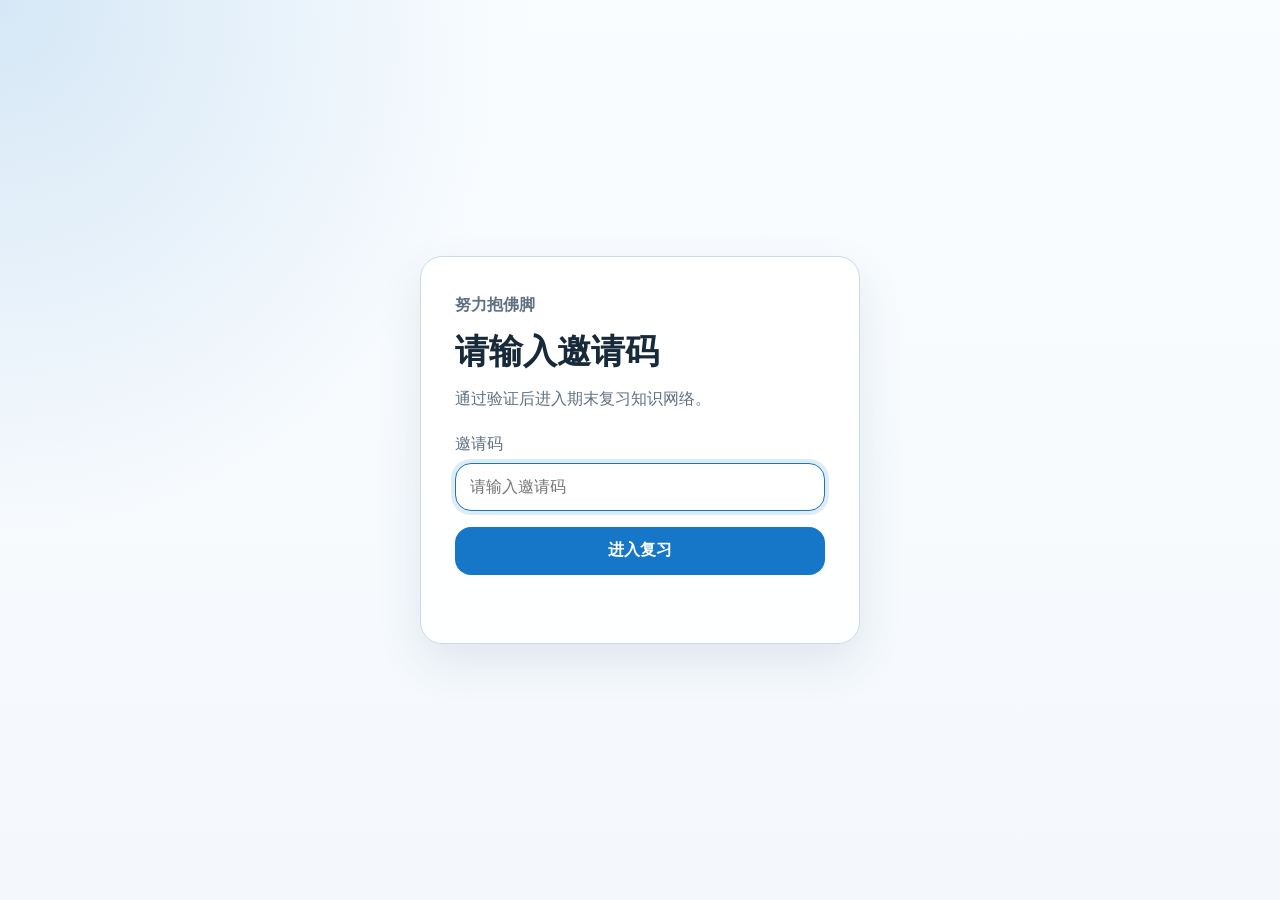
==== index.html @ da6b5033 "fix: flatten site structure and deploy v1.6.3" ====
<!DOCTYPE html>
<html lang="zh-CN">
<head>
    <meta charset="UTF-8">
    <meta name="viewport" content="width=device-width, initial-scale=1.0">
    <title>努力抱佛脚</title>
    <link rel="icon" href="data:,">
    <link rel="stylesheet" href="css/style.css?v=1.6.0">
</head>
<body class="locked home-network-page" data-page="home">
    <section id="accessGate" class="access-gate">
        <div class="access-card">
            <p class="access-kicker">努力抱佛脚</p>
            <h1>请输入邀请码</h1>
            <p>通过验证后进入期末复习知识网络。</p>
            <label class="access-input">
                <span>邀请码</span>
                <input id="inviteInput" type="password" inputmode="numeric" autocomplete="off" placeholder="请输入邀请码">
            </label>
            <button id="inviteBtn" class="access-btn">进入复习</button>
            <p id="inviteError" class="access-error" role="alert"></p>
        </div>
    </section>

    <main class="knowledge-network" id="knowledgeNetwork">
        <header class="network-brand">
            <div>
                <p>努力抱佛脚</p>
            </div>
            <div class="network-actions">
                <time id="examCountdown" class="exam-countdown"></time>
                <a href="dashboard.html">学习数据</a>
            </div>
        </header>

        <svg id="networkLines" class="network-lines" aria-hidden="true"></svg>

        <button class="study-node central-node" data-node="center" type="button">
            <span>期末复习</span>
        </button>

        <div id="subjectNodes" class="subject-node-layer"></div>

        <div id="typeNodes" class="type-node-layer" aria-live="polite"></div>

        <aside class="library-update" aria-label="题库更新记录">
            <span id="libraryVersion"></span>
            <p id="libraryUpdate"></p>
        </aside>
    </main>

    <script src="js/analytics.js?v=1.6.1"></script>
    <script src="js/quiz-engine.js?v=1.6.1"></script>
    <script src="js/knowledge-network.js?v=1.6.3"></script>
</body>
</html>
---- css/style.css ----
:root {
    color-scheme: light;
    --bg: #f4f8fc;
    --panel: #ffffff;
    --panel-soft: #edf6fd;
    --ink: #172a3a;
    --muted: #5f7182;
    --line: #ccdae7;
    --blue: #1677c8;
    --green: #6f8f72;
    --red: #b85b4f;
    --amber: #397ba8;
    --shadow: 0 18px 45px rgba(33, 78, 112, 0.11);
    --serif: Georgia, "Times New Roman", "Songti SC", serif;
    --sans: "Microsoft YaHei", "Segoe UI", Arial, sans-serif;
}

* {
    box-sizing: border-box;
}

body {
    margin: 0;
    font-family: var(--sans);
    background: var(--bg);
    color: var(--ink);
}

body.locked {
    overflow: hidden;
}

body.locked .topbar,
body.locked .layout,
body.locked .home-shell,
body.locked .knowledge-network,
body.locked .dashboard-header,
body.locked .dashboard-shell {
    display: none;
}

.access-gate {
    position: fixed;
    inset: 0;
    z-index: 50;
    display: grid;
    place-items: center;
    padding: 24px;
    background:
        radial-gradient(circle at top left, rgba(22, 119, 200, 0.16), transparent 34%),
        linear-gradient(180deg, #fafdff 0%, var(--bg) 100%);
}

body:not(.locked) .access-gate {
    display: none;
}

.access-card {
    width: min(440px, 100%);
    padding: 34px;
    border: 1px solid var(--line);
    border-radius: 22px;
    background: rgba(255, 255, 255, 0.95);
    box-shadow: var(--shadow);
}

.access-kicker {
    margin-bottom: 10px;
    color: var(--blue);
    font-weight: 700;
}

.access-card h1 {
    margin: 0 0 10px;
    font-family: var(--serif);
    font-size: 34px;
}

.access-card p {
    line-height: 1.7;
    color: var(--muted);
}

.access-input {
    display: grid;
    gap: 8px;
    margin-top: 22px;
    color: var(--muted);
}

.access-input input {
    min-height: 48px;
    padding: 10px 14px;
    border: 1px solid var(--line);
    border-radius: 16px;
    background: #ffffff;
    color: var(--ink);
    font: inherit;
    outline: none;
}

.access-input input:focus {
    border-color: var(--blue);
    box-shadow: 0 0 0 4px rgba(22, 119, 200, 0.14);
}

.access-btn {
    width: 100%;
    min-height: 48px;
    margin-top: 16px;
    border: 0;
    border-radius: 16px;
    background: var(--blue);
    color: #ffffff;
    cursor: pointer;
    font: inherit;
    font-weight: 700;
    transition: transform 160ms ease, background 160ms ease;
}

.access-btn:hover {
    transform: translateY(-1px) scale(1.005);
    background: #0f65ad;
}

.access-error {
    min-height: 24px;
    margin-top: 10px;
    color: var(--red) !important;
}

.topbar {
    min-height: 104px;
    display: flex;
    justify-content: space-between;
    align-items: center;
    padding: 28px 40px;
    background: linear-gradient(180deg, #fafdff 0%, var(--bg) 100%);
    border-bottom: 1px solid var(--line);
}

.home-shell {
    min-height: 100vh;
    padding: 56px 40px;
}

.home-network-page {
    overflow: hidden;
}

.knowledge-network {
    position: relative;
    width: 100%;
    height: 100vh;
    min-height: 640px;
    overflow: hidden;
    background-color: #f4f8fc;
    background-image:
        linear-gradient(#dbe8f2 1px, transparent 1px),
        linear-gradient(90deg, #dbe8f2 1px, transparent 1px);
    background-size: 32px 32px;
}

.network-brand {
    position: absolute;
    inset: 28px 34px auto;
    z-index: 8;
    display: flex;
    justify-content: space-between;
    align-items: center;
}

.network-brand p {
    color: #315b78;
    font-weight: 700;
}

.network-brand a {
    padding: 9px 14px;
    border: 1px solid #a9c8df;
    border-radius: 999px;
    color: #175f99;
    background: rgba(255, 255, 255, 0.88);
    text-decoration: none;
    font-weight: 700;
}

.network-lines {
    position: absolute;
    inset: 0;
    z-index: 1;
    width: 100%;
    height: 100%;
    pointer-events: none;
}

.network-connection {
    stroke: #8bb8d8;
    stroke-width: 1.6;
    stroke-dasharray: 4 12;
    animation: data-flow 2.8s linear infinite;
}

.network-connection.is-active {
    stroke: #1677c8;
    stroke-width: 2.5;
    stroke-dasharray: 7 10;
    filter: drop-shadow(0 0 4px rgba(22, 119, 200, 0.35));
}

.network-connection.type-connection {
    stroke-width: 1.8;
}

@keyframes data-flow {
    to { stroke-dashoffset: -32; }
}

.brain-node {
    position: absolute;
    z-index: 4;
    transform: translate(-50%, -50%);
    display: grid;
    place-content: center;
    gap: 6px;
    border: 2px solid #77aacf;
    color: #173b56;
    background: rgba(255, 255, 255, 0.94);
    cursor: pointer;
    box-shadow: 0 18px 45px rgba(33, 78, 112, 0.14);
    transition:
        left 1200ms ease-in-out,
        top 1200ms ease-in-out,
        border-color 180ms ease,
        color 180ms ease,
        box-shadow 180ms ease,
        transform 180ms ease;
}

.brain-node::before,
.brain-node::after {
    content: "";
    position: absolute;
    pointer-events: none;
    border: 1px solid #a7c8df;
    opacity: 0.8;
}

.brain-node::before {
    inset: 20% 16% 50% 28%;
    border-left: 0;
    border-bottom: 0;
    border-radius: 0 60% 0 0;
}

.brain-node::after {
    inset: 52% 25% 17% 14%;
    border-right: 0;
    border-top: 0;
    border-radius: 0 0 0 60%;
}

.brain-node span,
.brain-node small {
    position: relative;
    z-index: 1;
}

.brain-node span {
    font-family: var(--serif);
    font-weight: 700;
}

.brain-node small {
    color: #668094;
}

.brain-node:hover,
.brain-node:focus-visible,
.brain-node.is-active {
    border-color: #1677c8;
    color: #0d5f9f;
    box-shadow: 0 22px 58px rgba(22, 119, 200, 0.24);
    transform: translate(-50%, -50%) scale(1.04);
    outline: none;
}

.central-brain {
    left: 50%;
    top: 50%;
    width: 220px;
    height: 174px;
    border-radius: 46% 54% 43% 57% / 55% 43% 57% 45%;
    background: #e9f5fd;
    border-width: 3px;
}

.central-brain span {
    font-size: 34px;
}

.subject-brain {
    width: 184px;
    height: 132px;
    border-radius: 58% 42% 55% 45% / 46% 61% 39% 54%;
}

.subject-brain:nth-of-type(even) {
    border-radius: 43% 57% 39% 61% / 59% 44% 56% 41%;
}

.subject-brain span {
    padding: 0 20px;
    font-size: 21px;
    line-height: 1.25;
}

.type-node-layer {
    position: absolute;
    inset: 0;
    z-index: 5;
    pointer-events: none;
}

.type-node {
    position: absolute;
    transform: translate(-50%, -50%);
    min-width: 84px;
    padding: 9px 12px;
    border: 1px solid #92b9d6;
    border-radius: 999px;
    color: #174f79;
    background: rgba(255, 255, 255, 0.96);
    box-shadow: 0 10px 24px rgba(33, 78, 112, 0.12);
    text-align: center;
    text-decoration: none;
    font-size: 14px;
    font-weight: 700;
    pointer-events: auto;
    transition: transform 160ms ease, background 160ms ease, color 160ms ease;
}

.type-node:hover,
.type-node:focus-visible {
    transform: translate(-50%, -50%) scale(1.08);
    color: #ffffff;
    background: #1677c8;
    outline: none;
}

.network-hint {
    position: absolute;
    left: 50%;
    bottom: 24px;
    z-index: 7;
    transform: translateX(-50%);
    color: #688196;
    font-size: 13px;
    white-space: nowrap;
}

.dashboard-header {
    display: flex;
    justify-content: space-between;
    align-items: end;
    gap: 24px;
    padding: 30px 40px 24px;
    border-bottom: 1px solid var(--line);
    background: #ffffff;
}

.dashboard-header h1 {
    font-family: var(--serif);
    font-size: 42px;
}

.dashboard-filter {
    display: grid;
    gap: 6px;
    color: var(--muted);
    font-size: 13px;
}

.dashboard-filter select {
    min-height: 42px;
    padding: 0 38px 0 12px;
    border: 1px solid var(--line);
    border-radius: 10px;
    color: var(--ink);
    background: #ffffff;
    font: inherit;
}

.dashboard-shell {
    display: grid;
    gap: 18px;
    max-width: 1180px;
    margin: 0 auto;
    padding: 26px 32px 56px;
}

.identity-strip {
    display: flex;
    justify-content: space-between;
    align-items: center;
    gap: 20px;
    padding: 18px 20px;
    border-left: 4px solid var(--blue);
    background: #eaf5fd;
}

.identity-strip div {
    display: grid;
    gap: 4px;
}

.identity-strip span,
.identity-strip p {
    color: var(--muted);
    font-size: 13px;
}

.identity-strip strong {
    font-family: Consolas, "Cascadia Code", monospace;
    font-size: 24px;
    color: #0f5f9c;
}

.dashboard-message {
    padding: 34px;
    border: 1px solid var(--line);
    background: #ffffff;
    text-align: center;
    color: var(--muted);
}

.dashboard-error {
    border-color: #e8b0a7;
    color: var(--red);
    background: #fff1eb;
}

.metric-grid {
    display: grid;
    grid-template-columns: repeat(4, minmax(0, 1fr));
    border: 1px solid var(--line);
    background: #ffffff;
}

.metric-grid article {
    display: grid;
    gap: 8px;
    min-height: 116px;
    padding: 22px;
    border-right: 1px solid var(--line);
}

.metric-grid article:last-child {
    border-right: 0;
}

.metric-grid span {
    color: var(--muted);
    font-size: 13px;
}

.metric-grid strong {
    font-family: var(--serif);
    font-size: 34px;
    color: #164f79;
}

.dashboard-band {
    padding: 24px;
    border: 1px solid var(--line);
    background: #ffffff;
}

.dashboard-section-head {
    display: flex;
    justify-content: space-between;
    align-items: end;
    gap: 20px;
    margin-bottom: 12px;
}

.dashboard-section-head h2 {
    font-family: var(--serif);
    font-size: 28px;
}

.dashboard-section-head > span {
    color: var(--muted);
    font-size: 13px;
}

.rose-chart {
    width: 100%;
    height: 460px;
}

.leaderboard-wrap {
    overflow-x: auto;
}

.leaderboard-table {
    width: 100%;
    border-collapse: collapse;
}

.leaderboard-table th,
.leaderboard-table td {
    padding: 14px 12px;
    border-bottom: 1px solid var(--line);
    text-align: left;
}

.leaderboard-table th {
    color: var(--muted);
    background: #f4f8fc;
    font-size: 13px;
}

.leaderboard-table tr.is-me td {
    color: #0e5f9e;
    background: #eaf5fd;
    font-weight: 700;
}

.empty-table {
    padding: 36px !important;
    text-align: center !important;
    color: var(--muted);
}

.home-hero {
    max-width: 860px;
    margin: 0 auto 30px;
    text-align: center;
}

.eyebrow {
    margin-bottom: 10px;
    color: var(--blue);
    font-weight: 700;
}

.home-hero h1 {
    font-family: var(--serif);
    font-size: clamp(36px, 6vw, 72px);
    line-height: 1.05;
}

.subject-grid {
    max-width: 980px;
    margin: 0 auto;
    display: grid;
    grid-template-columns: repeat(2, minmax(0, 1fr));
    gap: 16px;
}

.subject-card {
    display: grid;
    gap: 10px;
    min-height: 180px;
    padding: 24px;
    border: 1px solid var(--line);
    border-radius: 18px;
    color: inherit;
    text-decoration: none;
    background: var(--panel);
    box-shadow: var(--shadow);
    transition: transform 160ms ease, box-shadow 160ms ease;
}

.subject-card:hover {
    transform: translateY(-2px);
    box-shadow: 0 24px 52px rgba(33, 78, 112, 0.16);
}

.subject-card span {
    color: var(--blue);
    font-weight: 700;
}

.subject-card strong {
    font-family: var(--serif);
    font-size: 28px;
}

.subject-card small {
    color: var(--muted);
    line-height: 1.7;
}

.back-link {
    display: inline-block;
    margin-bottom: 8px;
    color: var(--blue);
    text-decoration: none;
    font-weight: 700;
}

h1, h2, h3, p {
    margin: 0;
}

.topbar h1 {
    font-family: var(--serif);
    font-size: 36px;
    line-height: 1.2;
    font-weight: 700;
}

.topbar p {
    margin-top: 8px;
    color: var(--muted);
}

.score-box {
    min-width: 112px;
    padding: 12px 16px;
    border: 1px solid var(--line);
    border-radius: 16px;
    text-align: center;
    background: rgba(255, 255, 255, 0.92);
    box-shadow: var(--shadow);
}

.score-box span {
    display: block;
    font-size: 22px;
    font-weight: 700;
}

.score-box small {
    color: var(--muted);
}

.layout {
    display: grid;
    grid-template-columns: 210px minmax(0, 1fr);
    gap: 28px;
    padding: 30px 40px 48px;
}

.sidebar {
    position: sticky;
    top: 18px;
    align-self: start;
    display: grid;
    gap: 8px;
}

button {
    font: inherit;
}

.nav-btn, .chip, .secondary, .icon-btn {
    border: 1px solid var(--line);
    background: rgba(255, 253, 247, 0.9);
    color: var(--ink);
    border-radius: 14px;
    cursor: pointer;
    transition: transform 160ms ease, background 160ms ease, border-color 160ms ease, box-shadow 160ms ease;
}

.nav-btn {
    min-height: 46px;
    text-align: left;
    padding: 0 16px;
}

.nav-btn:hover, .chip:hover, .secondary:hover, .icon-btn:hover, .primary:hover, .show-answer:hover, .copy-btn:hover, .question-card:hover, .review-card:hover, .code-card:hover {
    transform: translateY(-1px) scale(1.005);
}

.nav-divider {
    height: 1px;
    margin: 6px 0;
    background: var(--line);
}

.nav-btn.active, .chip.active {
    background: var(--blue);
    color: #ffffff;
    border-color: var(--blue);
    box-shadow: 0 10px 24px rgba(22, 119, 200, 0.24);
}

.content {
    min-width: 0;
}

.stats-bar {
    display: flex;
    flex-wrap: wrap;
    gap: 8px;
    margin-bottom: 16px;
}

.stat-pill {
    padding: 7px 10px;
    border: 1px solid var(--line);
    border-radius: 999px;
    background: rgba(255, 253, 247, 0.84);
    color: #5e514a;
    font-size: 14px;
}

.view {
    display: none;
}

.view.active {
    display: block;
}

.toolbar, .section-head {
    display: flex;
    justify-content: space-between;
    align-items: center;
    gap: 16px;
    margin-bottom: 16px;
}

.filter-panel {
    display: grid;
    gap: 10px;
    min-width: min(680px, 100%);
}

.filters {
    display: flex;
    flex-wrap: wrap;
    gap: 8px;
}

.chapter-filters .chip {
    font-size: 13px;
}

.chip {
    min-height: 38px;
    padding: 0 14px;
}

.search-box {
    display: grid;
    grid-template-columns: auto minmax(220px, 1fr);
    align-items: center;
    gap: 10px;
    width: min(620px, 100%);
    color: var(--muted);
    font-size: 14px;
}

.search-box input {
    min-height: 40px;
    width: 100%;
    padding: 8px 12px;
    border: 1px solid var(--line);
    border-radius: 14px;
    background: #fffdf7;
    color: var(--ink);
    font: inherit;
}

.actions {
    display: flex;
    gap: 8px;
}

.icon-btn, .secondary {
    min-height: 38px;
    padding: 0 12px;
}

.question-list, .code-list {
    display: grid;
    gap: 14px;
}

.question-card, .review-card, .code-card {
    background: var(--panel);
    border: 1px solid var(--line);
    border-radius: 18px;
    box-shadow: var(--shadow);
    transition: transform 160ms ease, box-shadow 160ms ease;
}

.question-card {
    padding: 22px;
}

.q-meta {
    display: flex;
    justify-content: space-between;
    gap: 12px;
    margin-bottom: 12px;
    color: var(--muted);
    font-size: 14px;
}

.q-title {
    font-size: 18px;
    line-height: 1.65;
    margin-bottom: 14px;
}

.question-images {
    display: grid;
    gap: 12px;
    margin: 14px 0;
}

.question-images img {
    display: block;
    width: auto;
    max-width: 100%;
    max-height: 720px;
    margin: 0 auto;
    object-fit: contain;
    border: 1px solid var(--line);
    border-radius: 12px;
    background: #ffffff;
}

.options {
    display: grid;
    gap: 8px;
}

.option {
    display: flex;
    gap: 10px;
    align-items: flex-start;
    min-height: 42px;
    padding: 10px 12px;
    border: 1px solid var(--line);
    border-radius: 14px;
    background: #f3f8fc;
    cursor: pointer;
}

.option input {
    margin-top: 4px;
}

.answer-input {
    width: 100%;
    min-height: 42px;
    padding: 10px 12px;
    border: 1px solid var(--line);
    border-radius: 14px;
    font: inherit;
    background: #ffffff;
}

.blank-exercise {
    font-size: 18px;
    line-height: 2.6;
    color: var(--ink);
}

.blank-input {
    width: clamp(110px, 18vw, 210px);
    min-height: 40px;
    margin: 0 6px;
    padding: 6px 10px;
    border: 0;
    border-bottom: 2px solid #79aeda;
    border-radius: 8px 8px 2px 2px;
    outline: none;
    background: #edf6fd;
    color: var(--ink);
    font: inherit;
    text-align: center;
    transition: border-color 160ms ease, box-shadow 160ms ease, background 160ms ease;
}

.blank-input:focus {
    border-color: var(--blue);
    background: #ffffff;
    box-shadow: 0 3px 0 rgba(22, 119, 200, 0.14);
}

.blank-input::placeholder {
    color: #7b92a6;
    font-size: 14px;
}

.card-actions {
    display: flex;
    gap: 10px;
    margin-top: 14px;
    flex-wrap: wrap;
}

.primary, .show-answer {
    min-height: 40px;
    padding: 0 14px;
    border: 0;
    border-radius: 14px;
    background: var(--blue);
    color: #ffffff;
    cursor: pointer;
    transition: transform 160ms ease, background 160ms ease;
}

.show-answer {
    background: #355f82;
}

.result {
    display: none;
    margin-top: 14px;
    padding: 12px;
    border-radius: 14px;
    line-height: 1.65;
    background: #f3f8fc;
    border: 1px solid var(--line);
}

.result.visible {
    display: block;
}

.result.correct {
    border-color: #b6c9a7;
    background: #f3f7ec;
    color: var(--green);
}

.result.wrong {
    border-color: #e8b0a7;
    background: #fff1eb;
    color: var(--red);
}

.review-grid {
    display: grid;
    grid-template-columns: repeat(auto-fit, minmax(280px, 1fr));
    gap: 14px;
}

.review-card {
    padding: 22px;
}

.review-card h3 {
    font-family: var(--serif);
    font-size: 18px;
    margin-bottom: 10px;
}

.review-card p, .review-card li {
    color: #263247;
    line-height: 1.7;
}

.review-card ul {
    margin: 8px 0 0;
    padding-left: 20px;
}

.code-card {
    overflow: hidden;
    border-left: 8px solid var(--code-accent, var(--blue));
}

.code-card header {
    display: flex;
    justify-content: space-between;
    align-items: center;
    gap: 12px;
    padding: 20px 22px;
    border-bottom: 1px solid var(--line);
    background: var(--code-soft, #f8fafc);
}

.code-title {
    display: grid;
    gap: 6px;
}

.source-tag {
    width: fit-content;
    padding: 5px 10px;
    border-radius: 999px;
    background: rgba(255, 255, 255, 0.72);
    border: 1px solid rgba(23, 32, 51, 0.12);
    color: #263247;
    font-size: 12px;
    line-height: 1.4;
}

.code-card.theme-blue {
    --code-accent: #1677c8;
    --code-soft: #eaf5fd;
}

.code-card.theme-green {
    --code-accent: #3b8dbd;
    --code-soft: #edf8fc;
}

.code-card.theme-amber {
    --code-accent: #397ba8;
    --code-soft: #edf4fa;
}

.code-card.theme-rose {
    --code-accent: #4f72b8;
    --code-soft: #eef2fb;
}

.code-card.theme-cyan {
    --code-accent: #168ca8;
    --code-soft: #eaf8fb;
}

.code-card.theme-violet {
    --code-accent: #536fc4;
    --code-soft: #eef1fc;
}

.design-body {
    display: grid;
    gap: 18px;
    padding: 22px;
}

.design-section {
    display: grid;
    gap: 10px;
}

.design-section h4 {
    margin: 0;
    font-family: var(--serif);
    font-size: 18px;
    color: #4d3f37;
}

.design-section p {
    line-height: 1.8;
    color: #4a403b;
}

.design-section ol {
    margin: 0;
    padding-left: 22px;
    line-height: 1.75;
    color: #4a403b;
}

.file-blocks {
    display: grid;
    gap: 16px;
}

.file-block {
    overflow: hidden;
    border: 1px solid #3a332f;
    border-radius: 16px;
    background: #1f1d1a;
}

.file-head {
    display: flex;
    justify-content: space-between;
    align-items: center;
    gap: 12px;
    padding: 12px 14px;
    background: #2b2723;
    color: #f5f0e8;
    border-bottom: 1px solid #3a332f;
}

.file-head span {
    line-height: 1.5;
}

.copy-btn {
    border: 1px solid rgba(255,255,255,0.16);
    border-radius: 12px;
    min-height: 34px;
    padding: 0 12px;
    background: #1677c8;
    color: #ffffff;
    cursor: pointer;
    white-space: nowrap;
    transition: transform 160ms ease, background 160ms ease;
}

.code-pre {
    margin: 0;
    padding: 18px;
    overflow: auto;
    background: #1f1d1a;
    color: #f5f0e8;
    line-height: 1.6;
    font-size: 14px;
    tab-size: 4;
    max-height: 620px;
}

.code-pre code {
    font-family: Consolas, "Cascadia Code", "Courier New", monospace;
}

.tok-keyword {
    color: #c586c0;
}

.tok-string {
    color: #ce9178;
}

.tok-comment {
    color: #6a9955;
}

.tok-annotation {
    color: #dcdcaa;
}

.muted {
    color: var(--muted);
}

.placeholder-page {
    display: grid;
    place-items: center;
    min-height: 460px;
    padding: 42px;
    text-align: center;
    background: var(--panel);
    border: 1px solid var(--line);
    border-radius: 18px;
    box-shadow: var(--shadow);
}

.placeholder-page h2 {
    font-family: var(--serif);
    font-size: 30px;
    margin-bottom: 14px;
}

.placeholder-page p {
    font-size: 22px;
    color: var(--muted);
}

@media (max-width: 760px) {
    .knowledge-network {
        min-height: 720px;
        background-size: 24px 24px;
    }

    .network-brand {
        inset: 18px 18px auto;
    }

    .central-brain {
        width: 172px;
        height: 138px;
    }

    .central-brain span {
        font-size: 27px;
    }

    .subject-brain {
        width: 138px;
        height: 105px;
    }

    .subject-brain span {
        padding: 0 12px;
        font-size: 16px;
    }

    .subject-brain small {
        font-size: 11px;
    }

    .network-hint {
        max-width: calc(100% - 36px);
        text-align: center;
        white-space: normal;
    }

    .dashboard-header {
        align-items: flex-start;
        flex-direction: column;
        padding: 22px 18px;
    }

    .dashboard-header h1 {
        font-size: 34px;
    }

    .dashboard-filter,
    .dashboard-filter select {
        width: 100%;
    }

    .dashboard-shell {
        padding: 18px 14px 40px;
    }

    .identity-strip {
        align-items: flex-start;
        flex-direction: column;
    }

    .metric-grid {
        grid-template-columns: repeat(2, minmax(0, 1fr));
    }

    .metric-grid article:nth-child(2) {
        border-right: 0;
    }

    .metric-grid article:nth-child(-n + 2) {
        border-bottom: 1px solid var(--line);
    }

    .rose-chart {
        height: 380px;
    }

    .dashboard-section-head {
        align-items: flex-start;
        flex-direction: column;
    }

    .home-shell {
        padding: 32px 18px;
    }

    .subject-grid {
        grid-template-columns: 1fr;
    }

    .topbar {
        align-items: flex-start;
        gap: 14px;
        flex-wrap: wrap;
        padding: 18px;
    }

    .topbar h1 {
        font-size: 22px;
    }

    .layout {
        grid-template-columns: 1fr;
        padding: 16px;
    }

    .sidebar {
        position: static;
        display: flex;
        gap: 8px;
        overflow-x: auto;
        padding-bottom: 4px;
    }

    .nav-btn {
        flex: 0 0 auto;
        text-align: center;
        padding: 0 10px;
        white-space: nowrap;
    }

    .toolbar, .section-head {
        align-items: flex-start;
        flex-direction: column;
    }

    .score-box {
        min-width: 92px;
    }

    .search-box {
        grid-template-columns: 1fr;
    }

    .question-card, .review-card {
        padding: 18px;
    }

    .code-card header,
    .design-body {
        padding: 18px;
    }

    .file-head {
        align-items: flex-start;
        flex-direction: column;
    }

    .copy-btn {
        width: 100%;
    }

    .code-pre {
        padding: 14px;
        font-size: 13px;
    }

    .blank-exercise {
        line-height: 2.8;
    }

    .blank-input {
        width: min(150px, 45vw);
        margin: 4px;
    }

}

/* 期末复习知识网络 */
.home-network-page {
    overflow: hidden;
}

.knowledge-network {
    position: relative;
    width: 100%;
    height: 100vh;
    min-height: 680px;
    overflow: hidden;
    isolation: isolate;
    background-color: #eef4f8;
    background-image:
        linear-gradient(rgba(111, 143, 166, 0.14) 1px, transparent 1px),
        linear-gradient(90deg, rgba(111, 143, 166, 0.14) 1px, transparent 1px),
        radial-gradient(circle at 18% 15%, rgba(255, 255, 255, 0.7), transparent 28%);
    background-size: 30px 30px, 30px 30px, 100% 100%;
}

.knowledge-network::after {
    content: "";
    position: absolute;
    inset: 0;
    z-index: -1;
    pointer-events: none;
    opacity: 0.32;
    background-image: url("data:image/svg+xml,%3Csvg viewBox='0 0 160 160' xmlns='http://www.w3.org/2000/svg'%3E%3Cfilter id='n'%3E%3CfeTurbulence type='fractalNoise' baseFrequency='.9' numOctaves='3' stitchTiles='stitch'/%3E%3C/filter%3E%3Crect width='100%25' height='100%25' filter='url(%23n)' opacity='.12'/%3E%3C/svg%3E");
}

.network-brand {
    position: absolute;
    inset: 24px 32px auto;
    z-index: 10;
    display: flex;
    justify-content: space-between;
    align-items: flex-start;
    gap: 24px;
}

.network-brand > div:first-child {
    display: grid;
    gap: 3px;
}

.network-brand p {
    color: #29475d;
    font-family: var(--serif);
    font-size: 24px;
    font-weight: 700;
    letter-spacing: 0.08em;
}

.network-brand span {
    color: #6e8291;
    font-family: var(--serif);
    font-size: 13px;
}

.network-actions {
    display: flex;
    align-items: center;
    gap: 10px;
}

.network-brand a,
.exam-countdown {
    min-height: 38px;
    display: inline-flex;
    align-items: center;
    padding: 0 14px;
    border-radius: 999px;
    background: rgba(255, 255, 255, 0.82);
    text-decoration: none;
    font-size: 13px;
    font-weight: 700;
    backdrop-filter: blur(8px);
}

.network-brand a {
    border: 1px solid #a9c3d3;
    color: #315d78;
}

.exam-countdown {
    border: 1px solid #d8a06f;
    color: #9b572b;
    box-shadow: 0 8px 20px rgba(155, 87, 43, 0.08);
}

.network-lines,
.subject-node-layer,
.type-node-layer {
    position: absolute;
    inset: 0;
    width: 100%;
    height: 100%;
}

.network-lines {
    z-index: 1;
    pointer-events: none;
}

.subject-node-layer {
    z-index: 4;
    pointer-events: none;
}

.type-node-layer {
    z-index: 5;
    pointer-events: none;
}

.network-connection {
    stroke: #4f9bb2;
    stroke-width: 2;
    stroke-dasharray: none;
    animation: none;
    vector-effect: non-scaling-stroke;
    transition: stroke 180ms ease, stroke-width 180ms ease;
}

.network-connection.is-reserved {
    stroke: #93a7b5;
    stroke-width: 1.6;
    stroke-dasharray: 8 9;
}

.network-connection.is-active {
    stroke: #287f9b;
    stroke-width: 2.6;
}

.network-connection.type-connection {
    stroke-width: 1.4;
}

.study-node {
    position: absolute;
    z-index: 4;
    transform: translate(-50%, -50%);
    display: grid;
    place-content: center;
    gap: 8px;
    margin: 0;
    border: 2px solid #4f9bb2;
    border-radius: 46% 54% 43% 57% / 55% 43% 57% 45%;
    color: #2e4a5d;
    background: rgba(255, 255, 255, 0.93);
    box-shadow:
        0 15px 32px rgba(53, 83, 103, 0.11),
        inset 0 0 0 5px rgba(238, 244, 248, 0.75);
    cursor: pointer;
    text-align: center;
    pointer-events: auto;
    transition: border-color 180ms ease, box-shadow 180ms ease, color 180ms ease;
}

.study-node span:first-child {
    padding: 0 22px;
    font-family: var(--serif);
    font-size: 21px;
    font-weight: 700;
    line-height: 1.24;
    letter-spacing: 0.035em;
}

.study-node small {
    color: #718695;
    font-size: 12px;
}

.study-node:hover,
.study-node:focus-visible,
.study-node.is-active {
    border-color: #287f9b;
    color: #176b87;
    box-shadow:
        0 18px 40px rgba(40, 127, 155, 0.18),
        inset 0 0 0 5px rgba(230, 244, 247, 0.82);
    outline: none;
}

.central-node {
    width: 220px;
    height: 154px;
    border-width: 2.5px;
    background: rgba(247, 251, 252, 0.97);
    border-radius: 43% 57% 46% 54% / 58% 44% 56% 42%;
}

.central-node span:first-child {
    font-size: 34px;
}

.subject-node {
    width: 190px;
    height: 124px;
}

.subject-node:nth-child(2n) {
    border-radius: 57% 43% 52% 48% / 43% 59% 41% 57%;
}

.subject-node:nth-child(3n) {
    border-radius: 42% 58% 39% 61% / 55% 46% 54% 45%;
}

.subject-node:nth-child(4n) {
    border-radius: 54% 46% 60% 40% / 47% 57% 43% 53%;
}

.subject-node.is-reserved {
    border-color: #92a6b4;
    border-style: dashed;
    color: #637785;
    box-shadow: 0 12px 28px rgba(53, 83, 103, 0.08);
}

.subject-node.is-reserved:hover,
.subject-node.is-reserved:focus-visible {
    border-color: #738997;
    color: #526976;
}

.node-progress {
    position: relative;
    width: 112px;
    height: 5px;
    margin: 2px auto 0;
    overflow: hidden;
    border-radius: 999px;
    background: #dbe7ec;
}

.node-progress i {
    position: absolute;
    inset: 0 auto 0 0;
    border-radius: inherit;
    background: #4f9bb2;
}

.type-node {
    position: absolute;
    transform: translate(-50%, -50%);
    min-width: 62px;
    padding: 8px 12px;
    border: 1px solid #76a9ba;
    border-radius: 999px;
    color: #2f6f84;
    background: rgba(255, 255, 255, 0.94);
    box-shadow: 0 8px 18px rgba(53, 83, 103, 0.1);
    text-align: center;
    text-decoration: none;
    font-size: 13px;
    font-weight: 700;
    pointer-events: auto;
    transition: transform 160ms ease, background 160ms ease, color 160ms ease;
}

.type-node:hover,
.type-node:focus-visible {
    transform: translate(-50%, -50%) scale(1.06);
    color: #ffffff;
    background: #397f98;
    outline: none;
}

.library-update {
    position: absolute;
    left: 30px;
    bottom: 24px;
    z-index: 8;
    max-width: min(520px, calc(100% - 60px));
    padding: 12px 16px;
    border-left: 3px solid #4f9bb2;
    background: rgba(255, 255, 255, 0.72);
    box-shadow: 0 10px 28px rgba(53, 83, 103, 0.08);
    backdrop-filter: blur(7px);
}

.library-update span {
    display: block;
    margin-bottom: 3px;
    color: #356d82;
    font-family: var(--serif);
    font-size: 13px;
    font-weight: 700;
}

.library-update p {
    color: #627986;
    font-size: 12px;
    line-height: 1.5;
}

.reset-data-btn {
    border-color: #d6a27b;
    color: #8f512e;
}

@media (prefers-reduced-motion: reduce) {
    .study-node,
    .type-node,
    .network-connection {
        transition: none;
    }
}

@media (max-width: 760px) {
    .knowledge-network {
        min-height: 760px;
        background-size: 24px 24px, 24px 24px, 100% 100%;
    }

    .network-brand {
        inset: 16px 16px auto;
    }

    .network-brand p {
        font-size: 19px;
    }

    .network-brand span {
        display: none;
    }

    .network-actions {
        align-items: flex-end;
        flex-direction: column-reverse;
        gap: 6px;
    }

    .network-brand a,
    .exam-countdown {
        min-height: 32px;
        padding: 0 10px;
        font-size: 11px;
    }

    .central-node {
        width: 164px;
        height: 116px;
    }

    .central-node span:first-child {
        font-size: 26px;
    }

    .subject-node {
        width: 138px;
        height: 94px;
    }

    .study-node span:first-child {
        padding: 0 12px;
        font-size: 16px;
    }

    .study-node small {
        font-size: 10px;
    }

    .node-progress {
        width: 78px;
        height: 4px;
    }

    .library-update {
        left: 16px;
        bottom: 14px;
        max-width: calc(100% - 32px);
        padding: 9px 12px;
    }

    .library-update p {
        font-size: 11px;
    }
}
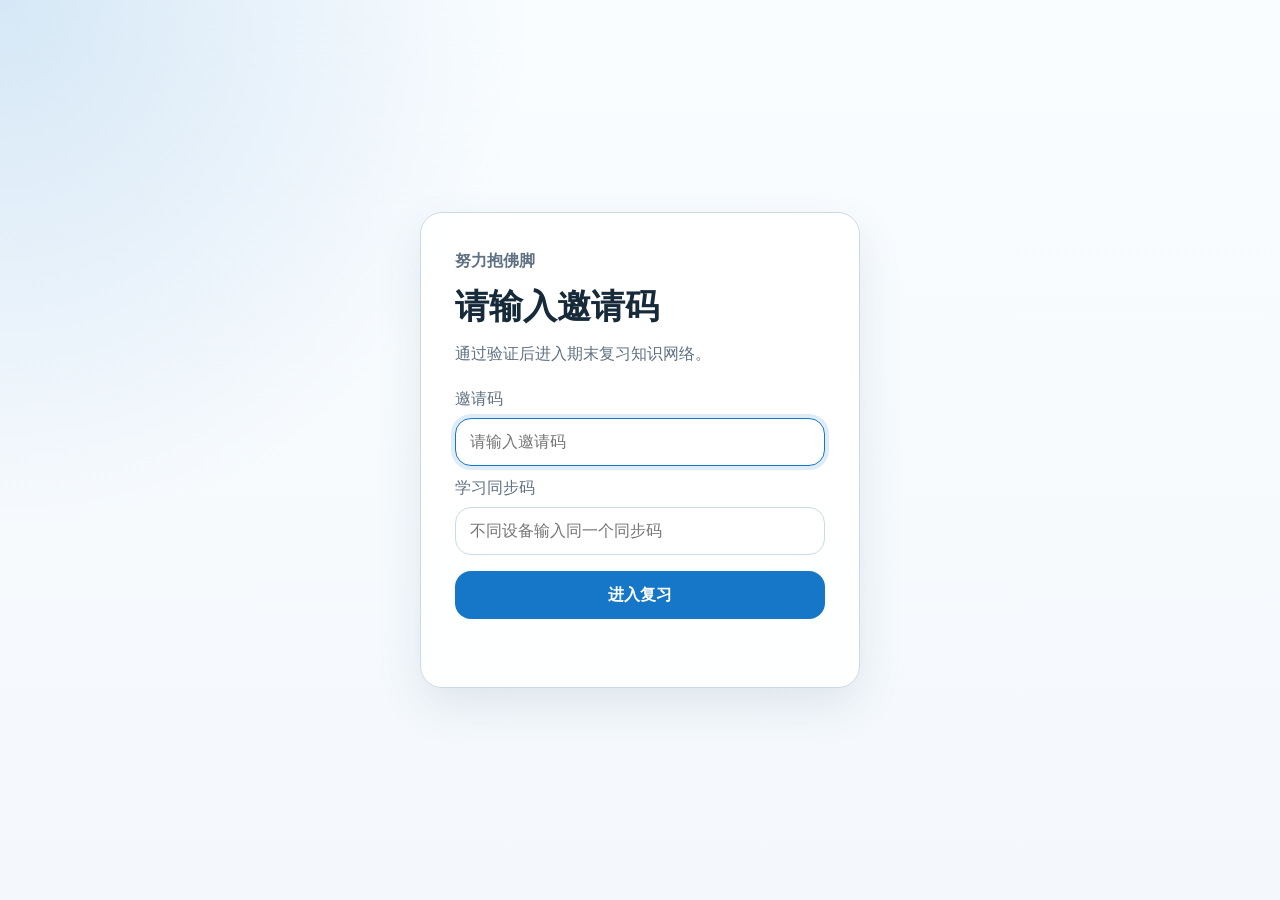
==== commit 91d4a5f2: "feat: sync progress across devices and grow user cells" ====
--- a/index.html
+++ b/index.html
@@ -3,9 +3,12 @@
 <head>
     <meta charset="UTF-8">
     <meta name="viewport" content="width=device-width, initial-scale=1.0">
+    <meta http-equiv="Cache-Control" content="no-cache, no-store, must-revalidate">
+    <meta http-equiv="Pragma" content="no-cache">
+    <meta http-equiv="Expires" content="0">
     <title>努力抱佛脚</title>
     <link rel="icon" href="data:,">
-    <link rel="stylesheet" href="css/style.css?v=1.6.0">
+    <link rel="stylesheet" href="css/style.css?v=1.8.0">
 </head>
 <body class="locked home-network-page" data-page="home">
     <section id="accessGate" class="access-gate">
@@ -16,6 +19,10 @@
             <label class="access-input">
                 <span>邀请码</span>
                 <input id="inviteInput" type="password" inputmode="numeric" autocomplete="off" placeholder="请输入邀请码">
+            </label>
+            <label class="access-input access-sync-input">
+                <span>学习同步码</span>
+                <input id="syncInput" type="password" autocomplete="off" placeholder="不同设备输入同一个同步码">
             </label>
             <button id="inviteBtn" class="access-btn">进入复习</button>
             <p id="inviteError" class="access-error" role="alert"></p>
@@ -40,8 +47,14 @@
         </button>
 
         <div id="subjectNodes" class="subject-node-layer"></div>
+        <div id="userCells" class="user-cell-layer" aria-label="复习用户"></div>
 
         <div id="typeNodes" class="type-node-layer" aria-live="polite"></div>
+
+        <div id="networkDataState" class="network-data-state" role="status" aria-live="polite" hidden>
+            <span id="networkDataMessage"></span>
+            <button id="networkRetryBtn" type="button" hidden>重试</button>
+        </div>
 
         <aside class="library-update" aria-label="题库更新记录">
             <span id="libraryVersion"></span>
@@ -49,8 +62,8 @@
         </aside>
     </main>
 
-    <script src="js/analytics.js?v=1.6.1"></script>
-    <script src="js/quiz-engine.js?v=1.6.1"></script>
-    <script src="js/knowledge-network.js?v=1.6.3"></script>
+    <script src="js/analytics.js?v=1.8.0"></script>
+    <script src="js/quiz-engine.js?v=1.8.0"></script>
+    <script src="js/knowledge-network.js?v=1.8.0"></script>
 </body>
 </html>
--- a/css/style.css
+++ b/css/style.css
@@ -86,6 +86,10 @@
     gap: 8px;
     margin-top: 22px;
     color: var(--muted);
+}
+
+.access-sync-input {
+    margin-top: 12px;
 }
 
 .access-input input {
@@ -601,6 +605,13 @@
     font-weight: 700;
 }
 
+.home-return {
+    padding: 8px 13px;
+    border: 1px solid #a9c8df;
+    border-radius: 12px;
+    background: rgba(255, 255, 255, 0.9);
+}
+
 h1, h2, h3, p {
     margin: 0;
 }
@@ -1415,6 +1426,7 @@
 
 .network-lines,
 .subject-node-layer,
+.user-cell-layer,
 .type-node-layer {
     position: absolute;
     inset: 0;
@@ -1432,9 +1444,111 @@
     pointer-events: none;
 }
 
+.user-cell-layer {
+    z-index: 3;
+    pointer-events: none;
+}
+
 .type-node-layer {
     z-index: 5;
     pointer-events: none;
+}
+
+.user-cell {
+    position: absolute;
+    width: var(--cell-size, 20px);
+    height: calc(var(--cell-size, 20px) * 0.82);
+    margin: 0;
+    padding: 0;
+    transform: translate(-50%, -50%);
+    border: 1.5px solid var(--line);
+    border-radius: 54% 46% 58% 42% / 48% 57% 43% 52%;
+    background: var(--panel-soft);
+    box-shadow: 0 5px 12px rgba(33, 78, 112, 0.1);
+    cursor: default;
+    pointer-events: auto;
+    touch-action: none;
+}
+
+.user-cell:nth-child(3n) {
+    border-radius: 43% 57% 47% 53% / 59% 42% 58% 41%;
+}
+
+.user-cell:nth-child(4n) {
+    border-radius: 58% 42% 55% 45% / 44% 61% 39% 56%;
+}
+
+.user-cell.is-current-user {
+    border-color: var(--blue);
+    background: var(--panel);
+    box-shadow:
+        0 0 0 3px rgba(22, 119, 200, 0.12),
+        0 0 18px rgba(22, 119, 200, 0.35);
+}
+
+.user-cell.is-current-user:hover,
+.user-cell.is-current-user:focus-visible {
+    box-shadow:
+        0 0 0 4px rgba(22, 119, 200, 0.16),
+        0 0 24px rgba(22, 119, 200, 0.42);
+    outline: none;
+}
+
+.map-ripple {
+    position: absolute;
+    z-index: 2;
+    width: 18px;
+    height: 18px;
+    transform: translate(-50%, -50%);
+    border: 2px solid var(--blue);
+    border-radius: 50%;
+    pointer-events: none;
+    animation: map-ripple 720ms ease-out forwards;
+}
+
+@keyframes map-ripple {
+    from {
+        opacity: 0.55;
+        box-shadow: 0 0 0 0 rgba(22, 119, 200, 0.18);
+    }
+    to {
+        opacity: 0;
+        transform: translate(-50%, -50%) scale(4.6);
+        box-shadow: 0 0 0 8px rgba(22, 119, 200, 0);
+    }
+}
+
+.network-data-state {
+    position: absolute;
+    right: 32px;
+    bottom: 24px;
+    z-index: 9;
+    display: flex;
+    align-items: center;
+    gap: 9px;
+    padding: 9px 12px;
+    border: 1px solid var(--line);
+    border-radius: 12px;
+    color: var(--muted);
+    background: rgba(255, 255, 255, 0.82);
+    box-shadow: 0 8px 20px rgba(33, 78, 112, 0.08);
+    font-size: 12px;
+    backdrop-filter: blur(7px);
+}
+
+.network-data-state[hidden] {
+    display: none;
+}
+
+.network-data-state button {
+    min-height: 28px;
+    padding: 0 10px;
+    border: 1px solid var(--line);
+    border-radius: 9px;
+    color: var(--blue);
+    background: var(--panel);
+    cursor: pointer;
+    font-weight: 700;
 }
 
 .network-connection {
@@ -1627,6 +1741,7 @@
 
 @media (prefers-reduced-motion: reduce) {
     .study-node,
+    .user-cell,
     .type-node,
     .network-connection {
         transition: none;
@@ -1699,6 +1814,17 @@
         padding: 9px 12px;
     }
 
+    .network-data-state {
+        right: 16px;
+        bottom: 94px;
+        max-width: calc(100% - 32px);
+    }
+
+    .user-cell {
+        max-width: 38px;
+        max-height: 31px;
+    }
+
     .library-update p {
         font-size: 11px;
     }
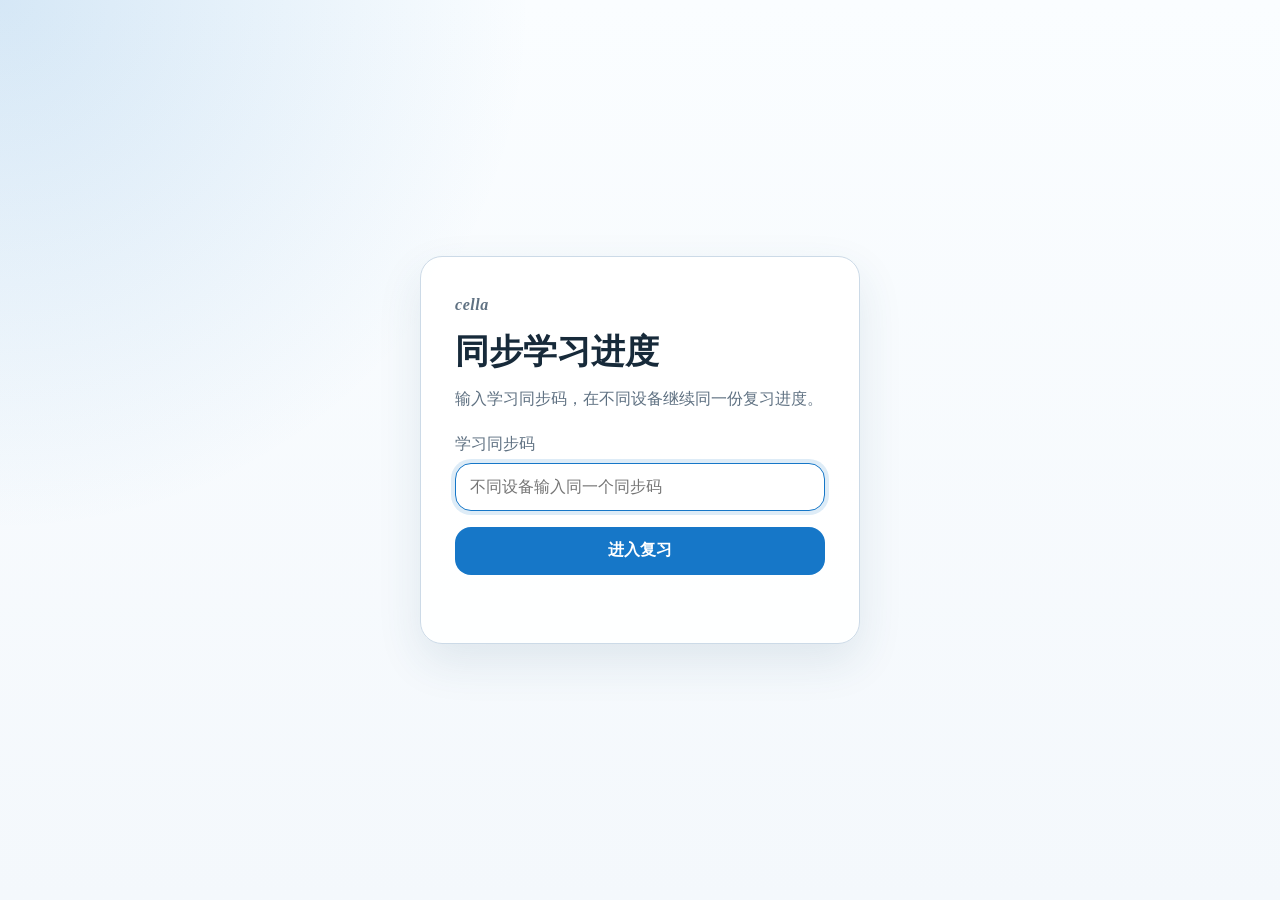
==== commit 434b4817: "Add files via upload" ====
--- a/index.html
+++ b/index.html
@@ -6,21 +6,17 @@
     <meta http-equiv="Cache-Control" content="no-cache, no-store, must-revalidate">
     <meta http-equiv="Pragma" content="no-cache">
     <meta http-equiv="Expires" content="0">
-    <title>努力抱佛脚</title>
+    <title>cella</title>
     <link rel="icon" href="data:,">
-    <link rel="stylesheet" href="css/style.css?v=1.8.0">
+    <link rel="stylesheet" href="css/style.css?v=2.0.0">
 </head>
 <body class="locked home-network-page" data-page="home">
     <section id="accessGate" class="access-gate">
         <div class="access-card">
-            <p class="access-kicker">努力抱佛脚</p>
-            <h1>请输入邀请码</h1>
-            <p>通过验证后进入期末复习知识网络。</p>
+            <p class="access-kicker brand-script">cella</p>
+            <h1>同步学习进度</h1>
+            <p>输入学习同步码，在不同设备继续同一份复习进度。</p>
             <label class="access-input">
-                <span>邀请码</span>
-                <input id="inviteInput" type="password" inputmode="numeric" autocomplete="off" placeholder="请输入邀请码">
-            </label>
-            <label class="access-input access-sync-input">
                 <span>学习同步码</span>
                 <input id="syncInput" type="password" autocomplete="off" placeholder="不同设备输入同一个同步码">
             </label>
@@ -32,11 +28,43 @@
     <main class="knowledge-network" id="knowledgeNetwork">
         <header class="network-brand">
             <div>
-                <p>努力抱佛脚</p>
+                <p class="brand-script">cella</p>
             </div>
             <div class="network-actions">
-                <time id="examCountdown" class="exam-countdown"></time>
-                <a href="dashboard.html">学习数据</a>
+                <button id="profileCellBtn" class="profile-cell-btn" type="button"
+                    aria-label="打开我的细胞" aria-expanded="false" aria-controls="profileCellPanel">
+                    <span class="profile-cell-core" aria-hidden="true"></span>
+                </button>
+                <section id="profileCellPanel" class="profile-cell-panel" hidden>
+                    <div class="profile-tabs" role="tablist" aria-label="用户信息">
+                        <button class="profile-tab is-active" type="button" role="tab"
+                            aria-selected="true" data-profile-tab="mine">我的</button>
+                        <button class="profile-tab" type="button" role="tab"
+                            aria-selected="false" data-profile-tab="ranking">排名</button>
+                    </div>
+
+                    <div class="profile-tab-panel is-active" data-profile-panel="mine">
+                        <dl class="profile-identity">
+                            <div>
+                                <dt>我的匿名编号</dt>
+                                <dd id="profileAnonymousId">生成中...</dd>
+                            </div>
+                            <div>
+                                <dt>我的身份同步码</dt>
+                                <dd id="profileSyncCode">未设置</dd>
+                            </div>
+                        </dl>
+                        <fieldset class="cell-color-picker">
+                            <legend>我的细胞颜色</legend>
+                            <div id="cellColorOptions" class="cell-color-options"></div>
+                        </fieldset>
+                    </div>
+
+                    <div class="profile-tab-panel" data-profile-panel="ranking" hidden>
+                        <ol id="profileRankingList" class="profile-ranking-list"></ol>
+                        <a class="profile-data-link" href="dashboard.html">查看完整学习数据</a>
+                    </div>
+                </section>
             </div>
         </header>
 
@@ -47,23 +75,46 @@
         </button>
 
         <div id="subjectNodes" class="subject-node-layer"></div>
-        <div id="userCells" class="user-cell-layer" aria-label="复习用户"></div>
 
         <div id="typeNodes" class="type-node-layer" aria-live="polite"></div>
+
+        <aside class="overall-progress" aria-label="总体学习进度">
+            <div class="progress-beaker" aria-label="学习进度细胞烧杯">
+                <span class="beaker-rim" aria-hidden="true"></span>
+                <div id="beakerCells" class="beaker-cells" aria-hidden="true"></div>
+                <span class="beaker-liquid" aria-hidden="true"></span>
+                <span class="beaker-mark beaker-mark-one" aria-hidden="true"></span>
+                <span class="beaker-mark beaker-mark-two" aria-hidden="true"></span>
+            </div>
+            <div class="overall-progress-body">
+                <p class="overall-progress-summary">
+                    <strong id="overallProgressLabel">总览</strong>
+                    <span id="overallProgressCount">0 / 348</span>
+                    <span id="overallProgressPercent">0%</span>
+                </p>
+                <div id="overallProgressCells" class="overall-progress-cells" aria-hidden="true"></div>
+            </div>
+        </aside>
 
         <div id="networkDataState" class="network-data-state" role="status" aria-live="polite" hidden>
             <span id="networkDataMessage"></span>
             <button id="networkRetryBtn" type="button" hidden>重试</button>
         </div>
 
-        <aside class="library-update" aria-label="题库更新记录">
-            <span id="libraryVersion"></span>
-            <p id="libraryUpdate"></p>
+        <aside id="libraryUpdateCard" class="library-update is-open" aria-label="题库更新记录">
+            <button id="libraryUpdateToggle" class="library-update-toggle" type="button" aria-expanded="true">
+                <span class="library-update-dot" aria-hidden="true"></span>
+                <span class="library-update-label">新</span>
+            </button>
+            <div class="library-update-content">
+                <span id="libraryVersion"></span>
+                <p id="libraryUpdate"></p>
+            </div>
         </aside>
     </main>
 
-    <script src="js/analytics.js?v=1.8.0"></script>
-    <script src="js/quiz-engine.js?v=1.8.0"></script>
-    <script src="js/knowledge-network.js?v=1.8.0"></script>
+    <script src="js/analytics.js?v=2.0.0"></script>
+    <script src="js/quiz-engine.js?v=2.0.0"></script>
+    <script src="js/knowledge-network.js?v=2.0.0"></script>
 </body>
 </html>
--- a/css/style.css
+++ b/css/style.css
@@ -13,6 +13,7 @@
     --shadow: 0 18px 45px rgba(33, 78, 112, 0.11);
     --serif: Georgia, "Times New Roman", "Songti SC", serif;
     --sans: "Microsoft YaHei", "Segoe UI", Arial, sans-serif;
+    --script: "Segoe Script", "Brush Script MT", "Lucida Handwriting", cursive;
 }
 
 * {
@@ -24,6 +25,14 @@
     font-family: var(--sans);
     background: var(--bg);
     color: var(--ink);
+}
+
+.brand-script {
+    font-family: var(--script) !important;
+    font-style: italic;
+    font-weight: 600 !important;
+    letter-spacing: 0.035em !important;
+    text-transform: lowercase;
 }
 
 body.locked {
@@ -498,11 +507,6 @@
     font-size: 13px;
 }
 
-.rose-chart {
-    width: 100%;
-    height: 460px;
-}
-
 .leaderboard-wrap {
     overflow-x: auto;
 }
@@ -1239,10 +1243,6 @@
         border-bottom: 1px solid var(--line);
     }
 
-    .rose-chart {
-        height: 380px;
-    }
-
     .dashboard-section-head {
         align-items: flex-start;
         flex-direction: column;
@@ -1387,46 +1387,232 @@
     letter-spacing: 0.08em;
 }
 
-.network-brand span {
+.network-brand > div:first-child > span {
     color: #6e8291;
     font-family: var(--serif);
     font-size: 13px;
 }
 
 .network-actions {
+    position: relative;
     display: flex;
     align-items: center;
     gap: 10px;
 }
 
-.network-brand a,
-.exam-countdown {
+.profile-cell-btn {
+    --cell-color: #7594a3;
+    --cell-fill: #c9d7dc;
+    width: 52px;
+    height: 44px;
+    padding: 0;
+    border: 1.5px solid var(--cell-color);
+    border-radius: 53% 47% 58% 42% / 46% 58% 42% 54%;
+    background: var(--cell-fill);
+    box-shadow: 3px 4px 0 rgba(71, 92, 105, 0.12);
+    cursor: pointer;
+    transition: box-shadow 180ms ease;
+    animation: profile-cell-drift 5.6s ease-in-out infinite alternate;
+}
+
+.profile-cell-btn:hover,
+.profile-cell-btn:focus-visible,
+.profile-cell-btn[aria-expanded="true"] {
+    box-shadow: 4px 5px 0 rgba(71, 92, 105, 0.15);
+    outline: none;
+    animation-play-state: paused;
+}
+
+.profile-cell-core {
+    display: block;
+    width: 13px;
+    height: 11px;
+    margin: auto;
+    border: 1px solid color-mix(in srgb, var(--cell-color) 78%, #334a58);
+    border-radius: 58% 42% 48% 52%;
+    background: color-mix(in srgb, var(--cell-color) 30%, var(--cell-fill));
+}
+
+.profile-cell-panel {
+    position: absolute;
+    top: 56px;
+    right: 0;
+    z-index: 30;
+    width: min(340px, calc(100vw - 32px));
+    padding: 14px;
+    border: 1.5px solid #a9bac3;
+    border-radius: 24px 20px 26px 18px;
+    background: #f8faf8;
+    box-shadow: 7px 8px 0 rgba(73, 94, 105, 0.1);
+}
+
+.profile-cell-panel[hidden],
+.profile-tab-panel[hidden] {
+    display: none;
+}
+
+.profile-tabs {
+    display: grid;
+    grid-template-columns: 1fr 1fr;
+    gap: 8px;
+    margin-bottom: 14px;
+}
+
+.profile-tab {
     min-height: 38px;
-    display: inline-flex;
+    border: 1px solid #bdc9cf;
+    border-radius: 46% 54% 50% 50% / 55% 45% 55% 45%;
+    color: #607583;
+    background: #edf1f1;
+    cursor: pointer;
+    font-weight: 700;
+}
+
+.profile-tab.is-active {
+    border-color: #6f8997;
+    color: #344f60;
+    background: #d7e1e4;
+}
+
+.profile-identity {
+    display: grid;
+    gap: 9px;
+    margin: 0;
+}
+
+.profile-identity div {
+    display: grid;
+    gap: 3px;
+    padding: 10px 12px;
+    border-bottom: 1px dashed #bdc9cf;
+}
+
+.profile-identity dt,
+.cell-color-picker legend {
+    color: #72848d;
+    font-size: 12px;
+}
+
+.profile-identity dd {
+    margin: 0;
+    overflow-wrap: anywhere;
+    color: #344f60;
+    font-family: Consolas, "Cascadia Code", monospace;
+    font-size: 14px;
+    font-weight: 700;
+}
+
+.cell-color-picker {
+    margin: 14px 0 0;
+    padding: 12px;
+    border: 1px dashed #bdc9cf;
+    border-radius: 18px 22px 16px 21px;
+}
+
+.cell-color-options {
+    display: grid;
+    grid-template-columns: repeat(6, 1fr);
+    gap: 8px;
+    margin-top: 9px;
+}
+
+@keyframes profile-cell-drift {
+    0% {
+        transform: translateY(0) rotate(-1deg) scale(0.99, 1.01);
+        border-radius: 53% 47% 58% 42% / 46% 58% 42% 54%;
+    }
+    55% {
+        transform: translateY(-5px) rotate(1deg) scale(1.02, 0.98);
+        border-radius: 47% 53% 44% 56% / 55% 45% 57% 43%;
+    }
+    100% {
+        transform: translateY(-2px) rotate(-0.5deg) scale(0.98, 1.02);
+        border-radius: 58% 42% 51% 49% / 42% 55% 45% 58%;
+    }
+}
+
+.cell-color-option {
+    display: grid;
+    place-items: center;
+    min-width: 0;
+    aspect-ratio: 1;
+    padding: 0;
+    border: 1px solid transparent;
+    border-radius: 50%;
+    background: transparent;
+    cursor: pointer;
+}
+
+.cell-color-option span {
+    width: 29px;
+    height: 24px;
+    border: 1.5px solid var(--option-color);
+    border-radius: 56% 44% 61% 39% / 45% 59% 41% 55%;
+    background: var(--option-fill);
+}
+
+.cell-color-option:nth-child(even) span {
+    border-radius: 41% 59% 46% 54% / 58% 44% 56% 42%;
+}
+
+.cell-color-option.is-selected {
+    border-color: #718894;
+    background: #e6ecec;
+}
+
+.profile-ranking-list {
+    display: grid;
+    gap: 5px;
+    margin: 0;
+    padding: 0;
+    list-style: none;
+}
+
+.profile-ranking-list li {
+    display: grid;
+    grid-template-columns: 28px minmax(0, 1fr) max-content;
     align-items: center;
-    padding: 0 14px;
-    border-radius: 999px;
-    background: rgba(255, 255, 255, 0.82);
+    gap: 8px;
+    min-height: 36px;
+    padding: 5px 8px;
+    border-bottom: 1px dashed #c6d0d4;
+    color: #536b78;
+    font-size: 12px;
+}
+
+.profile-ranking-list li > span:not(.ranking-position) {
+    overflow: hidden;
+    text-overflow: ellipsis;
+    white-space: nowrap;
+}
+
+.profile-ranking-list li.is-current-user {
+    color: #344f60;
+    background: #e1e9ea;
+    font-weight: 700;
+}
+
+.ranking-position {
+    display: grid;
+    place-items: center;
+    width: 25px;
+    height: 22px;
+    border: 1px solid #9babb3;
+    border-radius: 52% 48% 43% 57%;
+}
+
+.profile-data-link {
+    display: block;
+    margin-top: 12px;
+    color: #536f80;
+    text-align: center;
+    font-size: 12px;
+    font-weight: 700;
     text-decoration: none;
-    font-size: 13px;
-    font-weight: 700;
-    backdrop-filter: blur(8px);
-}
-
-.network-brand a {
-    border: 1px solid #a9c3d3;
-    color: #315d78;
-}
-
-.exam-countdown {
-    border: 1px solid #d8a06f;
-    color: #9b572b;
-    box-shadow: 0 8px 20px rgba(155, 87, 43, 0.08);
 }
 
 .network-lines,
 .subject-node-layer,
-.user-cell-layer,
 .type-node-layer {
     position: absolute;
     inset: 0;
@@ -1441,11 +1627,6 @@
 
 .subject-node-layer {
     z-index: 4;
-    pointer-events: none;
-}
-
-.user-cell-layer {
-    z-index: 3;
     pointer-events: none;
 }
 
@@ -1461,15 +1642,40 @@
     margin: 0;
     padding: 0;
     transform: translate(-50%, -50%);
-    border: 1.5px solid var(--line);
+    --cell-color: var(--blue);
+    border: 1.5px solid var(--cell-color);
     border-radius: 54% 46% 58% 42% / 48% 57% 43% 52%;
-    background: var(--panel-soft);
-    box-shadow: 0 5px 12px rgba(33, 78, 112, 0.1);
+    background: var(--cell-fill, color-mix(in srgb, var(--cell-color) 14%, var(--panel)));
+    box-shadow: 0 5px 12px color-mix(in srgb, var(--cell-color) 16%, transparent);
     cursor: default;
     pointer-events: auto;
     touch-action: none;
 }
 
+.user-cell.cell-tone-0 {
+    --cell-color: var(--blue);
+}
+
+.user-cell.cell-tone-1 {
+    --cell-color: color-mix(in srgb, var(--blue) 78%, var(--ink));
+}
+
+.user-cell.cell-tone-2 {
+    --cell-color: color-mix(in srgb, var(--blue) 72%, var(--panel));
+}
+
+.user-cell.cell-tone-3 {
+    --cell-color: var(--code-accent, #168ca8);
+}
+
+.user-cell.cell-tone-4 {
+    --cell-color: color-mix(in srgb, var(--blue) 62%, #536fc4);
+}
+
+.user-cell.cell-tone-5 {
+    --cell-color: color-mix(in srgb, var(--blue) 54%, #75a8ca);
+}
+
 .user-cell:nth-child(3n) {
     border-radius: 43% 57% 47% 53% / 59% 42% 58% 41%;
 }
@@ -1479,43 +1685,201 @@
 }
 
 .user-cell.is-current-user {
-    border-color: var(--blue);
-    background: var(--panel);
+    border-color: var(--cell-color);
+    background: var(--cell-fill);
     box-shadow:
-        0 0 0 3px rgba(22, 119, 200, 0.12),
-        0 0 18px rgba(22, 119, 200, 0.35);
+        0 0 0 3px color-mix(in srgb, var(--cell-color) 16%, transparent),
+        0 5px 11px color-mix(in srgb, var(--cell-color) 22%, transparent);
 }
 
 .user-cell.is-current-user:hover,
 .user-cell.is-current-user:focus-visible {
     box-shadow:
-        0 0 0 4px rgba(22, 119, 200, 0.16),
-        0 0 24px rgba(22, 119, 200, 0.42);
+        0 0 0 4px color-mix(in srgb, var(--cell-color) 18%, transparent),
+        0 6px 13px color-mix(in srgb, var(--cell-color) 26%, transparent);
     outline: none;
 }
 
-.map-ripple {
+.overall-progress {
     position: absolute;
+    left: 50%;
+    bottom: 24px;
+    z-index: 7;
+    transform: translateX(-50%);
+    display: grid;
+    grid-template-columns: 122px minmax(0, 1fr);
+    align-items: center;
+    gap: 26px;
+    width: min(780px, calc(100% - 280px));
+    min-height: 142px;
+    padding: 14px 24px;
+    border: 1.5px solid #c0ccd1;
+    border-radius: 34px 28px 36px 30px;
+    background: rgba(245, 248, 247, 0.86);
+    box-shadow: 5px 6px 0 rgba(83, 101, 110, 0.08);
+}
+
+.progress-beaker {
+    position: relative;
+    width: 112px;
+    height: 112px;
+    overflow: hidden;
+    border: 3px solid #8198a3;
+    border-top: 0;
+    border-radius: 7px 7px 25px 25px / 7px 7px 16px 16px;
+    background: rgba(241, 246, 246, 0.64);
+    box-shadow: 4px 5px 0 rgba(78, 98, 108, 0.09);
+    pointer-events: none;
+}
+
+.beaker-rim {
+    position: absolute;
+    top: 0;
+    left: -5px;
+    right: -5px;
+    height: 8px;
+    border-top: 3px solid #8198a3;
+    border-bottom: 2px solid #a7b6bd;
+    border-radius: 50%;
+}
+
+.beaker-liquid {
+    position: absolute;
+    left: -8%;
+    right: -8%;
+    bottom: -3px;
+    height: 43px;
+    background: #c8d7dc;
+    opacity: 0.72;
+    border-radius: 48% 52% 0 0 / 16% 14% 0 0;
+    animation: beaker-liquid-flow 5.8s ease-in-out infinite alternate;
+}
+
+.beaker-cells {
+    position: absolute;
+    inset: 8px 5px 4px;
     z-index: 2;
+}
+
+.beaker-cell {
+    position: absolute;
+    width: var(--beaker-cell-size);
+    height: calc(var(--beaker-cell-size) * 0.82);
+    transform: translateX(-50%);
+    --cell-color: #7594a3;
+    border: 1.5px solid var(--cell-color);
+    border-radius: 55% 45% 48% 52% / 46% 58% 42% 54%;
+    background: var(--cell-fill, color-mix(in srgb, var(--cell-color) 26%, #e7eeee));
+    animation: beaker-cell-breathe 4.8s ease-in-out infinite alternate;
+}
+
+.beaker-cell.cell-tone-0 { --cell-color: #7594a3; --cell-fill: #c9d7dc; }
+.beaker-cell.cell-tone-1 { --cell-color: #617b87; --cell-fill: #bdccd1; }
+.beaker-cell.cell-tone-2 { --cell-color: #8a9da4; --cell-fill: #d6dfe1; }
+.beaker-cell.cell-tone-3 { --cell-color: #78858f; --cell-fill: #c9d2d5; }
+.beaker-cell.cell-tone-4 { --cell-color: #747b94; --cell-fill: #c9cad7; }
+.beaker-cell.cell-tone-5 { --cell-color: #718b8b; --cell-fill: #c6d4d2; }
+
+.beaker-cell:nth-child(3n) {
+    border-radius: 43% 57% 59% 41% / 61% 42% 58% 39%;
+    animation-delay: -1.7s;
+}
+
+.beaker-cell:nth-child(4n) {
+    border-radius: 61% 39% 45% 55% / 43% 56% 44% 57%;
+    animation-delay: -3.1s;
+}
+
+.beaker-cell.is-current-user {
+    z-index: 3;
+    border-width: 2px;
+}
+
+.beaker-mark {
+    position: absolute;
+    right: 7px;
+    z-index: 4;
     width: 18px;
-    height: 18px;
-    transform: translate(-50%, -50%);
-    border: 2px solid var(--blue);
-    border-radius: 50%;
-    pointer-events: none;
-    animation: map-ripple 720ms ease-out forwards;
-}
-
-@keyframes map-ripple {
-    from {
-        opacity: 0.55;
-        box-shadow: 0 0 0 0 rgba(22, 119, 200, 0.18);
-    }
-    to {
-        opacity: 0;
-        transform: translate(-50%, -50%) scale(4.6);
-        box-shadow: 0 0 0 8px rgba(22, 119, 200, 0);
-    }
+    border-top: 2px solid #9babb3;
+}
+
+.beaker-mark-one {
+    top: 35px;
+}
+
+.beaker-mark-two {
+    top: 58px;
+}
+
+@keyframes beaker-cell-breathe {
+    0% {
+        transform: translate(-50%, 0) rotate(-2deg) scale(0.97, 1.03);
+        border-radius: 55% 45% 48% 52% / 46% 58% 42% 54%;
+    }
+    50% {
+        transform: translate(-50%, -2px) rotate(1deg) scale(1.04, 0.96);
+        border-radius: 44% 56% 59% 41% / 57% 43% 55% 45%;
+    }
+    100% {
+        transform: translate(-50%, 1px) rotate(-1deg) scale(0.99, 1.01);
+        border-radius: 60% 40% 45% 55% / 43% 57% 46% 54%;
+    }
+}
+
+@keyframes beaker-liquid-flow {
+    from { transform: translateX(-3%) rotate(-0.8deg) scaleY(0.96); }
+    to { transform: translateX(3%) rotate(0.8deg) scaleY(1.04); }
+}
+
+.overall-progress-body {
+    min-width: 0;
+}
+
+.overall-progress-summary {
+    display: flex;
+    justify-content: center;
+    align-items: baseline;
+    gap: 14px;
+    margin-bottom: 13px;
+    color: #627985;
+    font-size: 13px;
+    font-weight: 700;
+}
+
+.overall-progress-summary strong {
+    color: #3e5968;
+    font-family: var(--serif);
+    font-size: 17px;
+}
+
+.overall-progress-cells {
+    display: grid;
+    grid-template-columns: repeat(18, minmax(7px, 1fr));
+    gap: 8px 9px;
+}
+
+.overall-progress-cells span {
+    width: 10px;
+    height: 8px;
+    justify-self: center;
+    border: 1px solid #c8d4d8;
+    border-radius: 53% 47% 59% 41% / 45% 57% 43% 55%;
+    background: #e1e8e9;
+    animation: progress-cell-float 4.7s ease-in-out var(--dot-delay) infinite alternate;
+}
+
+.overall-progress-cells span:nth-child(3n) {
+    border-radius: 42% 58% 47% 53% / 59% 43% 57% 41%;
+}
+
+.overall-progress-cells span.is-filled {
+    border-color: #728f9b;
+    background: #819eaa;
+}
+
+@keyframes progress-cell-float {
+    from { transform: translateY(0) scale(0.96, 1.04); }
+    to { transform: translateY(-2px) scale(1.04, 0.96); }
 }
 
 .network-data-state {
@@ -1663,30 +2027,16 @@
     color: #526976;
 }
 
-.node-progress {
-    position: relative;
-    width: 112px;
-    height: 5px;
-    margin: 2px auto 0;
-    overflow: hidden;
-    border-radius: 999px;
-    background: #dbe7ec;
-}
-
-.node-progress i {
-    position: absolute;
-    inset: 0 auto 0 0;
-    border-radius: inherit;
-    background: #4f9bb2;
-}
-
 .type-node {
     position: absolute;
     transform: translate(-50%, -50%);
-    min-width: 62px;
-    padding: 8px 12px;
-    border: 1px solid #76a9ba;
-    border-radius: 999px;
+    min-width: 72px;
+    min-height: 50px;
+    display: grid;
+    place-items: center;
+    padding: 9px 14px;
+    border: 1.5px solid #7999a7;
+    border-radius: 53% 47% 58% 42% / 46% 58% 42% 54%;
     color: #2f6f84;
     background: rgba(255, 255, 255, 0.94);
     box-shadow: 0 8px 18px rgba(53, 83, 103, 0.1);
@@ -1695,21 +2045,47 @@
     font-size: 13px;
     font-weight: 700;
     pointer-events: auto;
-    transition: transform 160ms ease, background 160ms ease, color 160ms ease;
+    transition: background 160ms ease, color 160ms ease;
+    animation: type-cell-breathe 5.2s ease-in-out calc(var(--type-phase) * -1s) infinite alternate;
+}
+
+.type-node.type-shape-1 {
+    border-radius: 44% 56% 47% 53% / 59% 43% 57% 41%;
+}
+
+.type-node.type-shape-2 {
+    border-radius: 60% 40% 54% 46% / 42% 57% 43% 58%;
+}
+
+.type-node.type-shape-3 {
+    border-radius: 48% 52% 62% 38% / 55% 41% 59% 45%;
+}
+
+.type-node.type-shape-4 {
+    border-radius: 57% 43% 42% 58% / 47% 61% 39% 53%;
 }
 
 .type-node:hover,
 .type-node:focus-visible {
-    transform: translate(-50%, -50%) scale(1.06);
     color: #ffffff;
     background: #397f98;
     outline: none;
+    animation-play-state: paused;
+}
+
+@keyframes type-cell-breathe {
+    from {
+        transform: translate(-50%, -50%) rotate(-1deg) scale(0.98, 1.02);
+    }
+    to {
+        transform: translate(-50%, calc(-50% - 3px)) rotate(1deg) scale(1.03, 0.97);
+    }
 }
 
 .library-update {
     position: absolute;
     left: 30px;
-    bottom: 24px;
+    bottom: 188px;
     z-index: 8;
     max-width: min(520px, calc(100% - 60px));
     padding: 12px 16px;
@@ -1768,15 +2144,16 @@
 
     .network-actions {
         align-items: flex-end;
-        flex-direction: column-reverse;
         gap: 6px;
     }
 
-    .network-brand a,
-    .exam-countdown {
-        min-height: 32px;
-        padding: 0 10px;
-        font-size: 11px;
+    .profile-cell-btn {
+        width: 46px;
+        height: 38px;
+    }
+
+    .profile-cell-panel {
+        top: 48px;
     }
 
     .central-node {
@@ -1802,21 +2179,14 @@
         font-size: 10px;
     }
 
-    .node-progress {
-        width: 78px;
-        height: 4px;
-    }
-
     .library-update {
-        left: 16px;
-        bottom: 14px;
-        max-width: calc(100% - 32px);
-        padding: 9px 12px;
+        display: none;
     }
 
     .network-data-state {
+        top: 72px;
         right: 16px;
-        bottom: 94px;
+        bottom: auto;
         max-width: calc(100% - 32px);
     }
 
@@ -1828,4 +2198,237 @@
     .library-update p {
         font-size: 11px;
     }
-}
+
+    .overall-progress {
+        left: 16px;
+        right: 16px;
+        bottom: 14px;
+        transform: none;
+        grid-template-columns: 82px minmax(0, 1fr);
+        gap: 12px;
+        width: auto;
+        min-height: 144px;
+        padding: 12px;
+        border-radius: 24px;
+    }
+
+    .progress-beaker {
+        width: 78px;
+        height: 94px;
+    }
+
+    .overall-progress-summary {
+        gap: 7px;
+        font-size: 11px;
+    }
+
+    .overall-progress-cells {
+        grid-template-columns: repeat(12, minmax(5px, 1fr));
+        gap: 6px 5px;
+    }
+
+    .overall-progress-cells span {
+        width: 8px;
+        height: 7px;
+    }
+}
+
+/* v1.11: cella 品牌、科目进度切换与可收起更新提示 */
+.network-brand p.brand-script {
+    font-size: 31px;
+}
+
+.overall-progress-cells {
+    grid-template-columns: repeat(30, minmax(6px, 1fr));
+    gap: 6px 7px;
+    max-height: 76px;
+    padding: 5px 2px 4px;
+    overflow: hidden;
+}
+
+.overall-progress-cells span {
+    width: 9px;
+    height: 8px;
+    border-color: #bfd0d8;
+    background: #dbe8ee;
+    animation-name: progress-cell-float;
+    animation-duration: calc(3.8s + var(--dot-tone) * 0.43s);
+    animation-delay: var(--dot-delay);
+    animation-timing-function: ease-in-out;
+    animation-iteration-count: infinite;
+    animation-direction: alternate;
+}
+
+.overall-progress-cells span.is-filled {
+    border-color: #3f789c;
+    background: #568dab;
+}
+
+.overall-progress-cells span.is-filled:nth-child(4n + 1) {
+    background: #397b9f;
+}
+
+.overall-progress-cells span.is-filled:nth-child(4n + 2) {
+    background: #6698b2;
+}
+
+.overall-progress-cells span.is-filled:nth-child(4n + 3) {
+    background: #4f88a7;
+}
+
+@keyframes progress-cell-float {
+    0% {
+        transform: translate(0, 1px) rotate(-2deg) scale(0.95, 1.05);
+        border-radius: 53% 47% 59% 41% / 45% 57% 43% 55%;
+    }
+    55% {
+        transform: translate(1px, -2px) rotate(1deg) scale(1.05, 0.95);
+        border-radius: 44% 56% 47% 53% / 58% 42% 55% 45%;
+    }
+    100% {
+        transform: translate(-1px, -1px) rotate(-1deg) scale(0.99, 1.01);
+        border-radius: 58% 42% 52% 48% / 43% 59% 41% 57%;
+    }
+}
+
+.library-update {
+    top: 76px;
+    left: 28px;
+    bottom: auto;
+    z-index: 12;
+    display: flex;
+    align-items: flex-start;
+    gap: 0;
+    max-width: none;
+    padding: 0;
+    border: 0;
+    background: transparent;
+    box-shadow: none;
+    backdrop-filter: none;
+}
+
+.library-update-toggle {
+    display: inline-flex;
+    align-items: center;
+    justify-content: center;
+    gap: 4px;
+    width: 48px;
+    height: 40px;
+    padding: 0;
+    border: 1.5px solid #7897a6;
+    border-radius: 53% 47% 55% 45% / 45% 58% 42% 55%;
+    color: #496b7c;
+    background: #c8d9df;
+    box-shadow: 3px 4px 0 rgba(73, 94, 105, 0.11);
+    cursor: pointer;
+    font-size: 12px;
+    font-weight: 700;
+    animation: update-cell-float 5.2s ease-in-out infinite alternate;
+}
+
+.library-update-dot {
+    width: 7px;
+    height: 7px;
+    border-radius: 50%;
+    background: #557f94;
+}
+
+.library-update-content {
+    position: relative;
+    z-index: 1;
+    width: min(470px, calc(100vw - 150px));
+    min-height: 62px;
+    margin-left: -12px;
+    padding: 12px 18px 12px 24px;
+    border: 1.5px solid #9bb2bd;
+    border-radius: 46% 54% 43% 57% / 57% 44% 56% 43%;
+    background: #eaf1f3;
+    box-shadow: 4px 5px 0 rgba(73, 94, 105, 0.09);
+    opacity: 0;
+    transform: translateX(-34px) scale(0.12, 0.3);
+    transform-origin: left center;
+    pointer-events: none;
+    transition: opacity 260ms ease, transform 360ms cubic-bezier(.2, .8, .2, 1);
+    animation: update-content-float 6s ease-in-out infinite alternate;
+    animation-play-state: paused;
+}
+
+.library-update.is-open .library-update-content {
+    opacity: 1;
+    transform: translateX(0) scale(1);
+    pointer-events: auto;
+    animation-play-state: running;
+}
+
+@keyframes update-cell-float {
+    from {
+        transform: translateY(0) rotate(-1deg) scale(0.98, 1.02);
+        border-radius: 54% 46% 59% 41% / 45% 58% 42% 55%;
+    }
+    to {
+        transform: translateY(-4px) rotate(1deg) scale(1.03, 0.97);
+        border-radius: 45% 55% 43% 57% / 58% 42% 55% 45%;
+    }
+}
+
+@keyframes update-content-float {
+    from {
+        translate: 0 0;
+        border-radius: 46% 54% 43% 57% / 57% 44% 56% 43%;
+    }
+    to {
+        translate: 0 -3px;
+        border-radius: 54% 46% 58% 42% / 44% 57% 43% 56%;
+    }
+}
+
+.library-update-content > span {
+    display: block;
+    margin-bottom: 3px;
+    color: #356d82;
+    font-family: var(--serif);
+    font-size: 13px;
+    font-weight: 700;
+}
+
+.library-update-content p {
+    color: #627986;
+    font-size: 12px;
+    line-height: 1.5;
+}
+
+@media (max-width: 760px) {
+    .network-brand p.brand-script {
+        font-size: 25px;
+    }
+
+    .library-update {
+        top: 62px;
+        left: 14px;
+        display: flex;
+    }
+
+    .library-update-toggle {
+        width: 44px;
+        height: 36px;
+    }
+
+    .library-update-content {
+        position: absolute;
+        top: 38px;
+        left: 0;
+        width: min(330px, calc(100vw - 28px));
+    }
+
+    .overall-progress-cells {
+        grid-template-columns: repeat(18, minmax(4px, 1fr));
+        gap: 5px 4px;
+        max-height: 66px;
+        padding-top: 5px;
+    }
+
+    .overall-progress-cells span {
+        width: 7px;
+        height: 6px;
+    }
+}
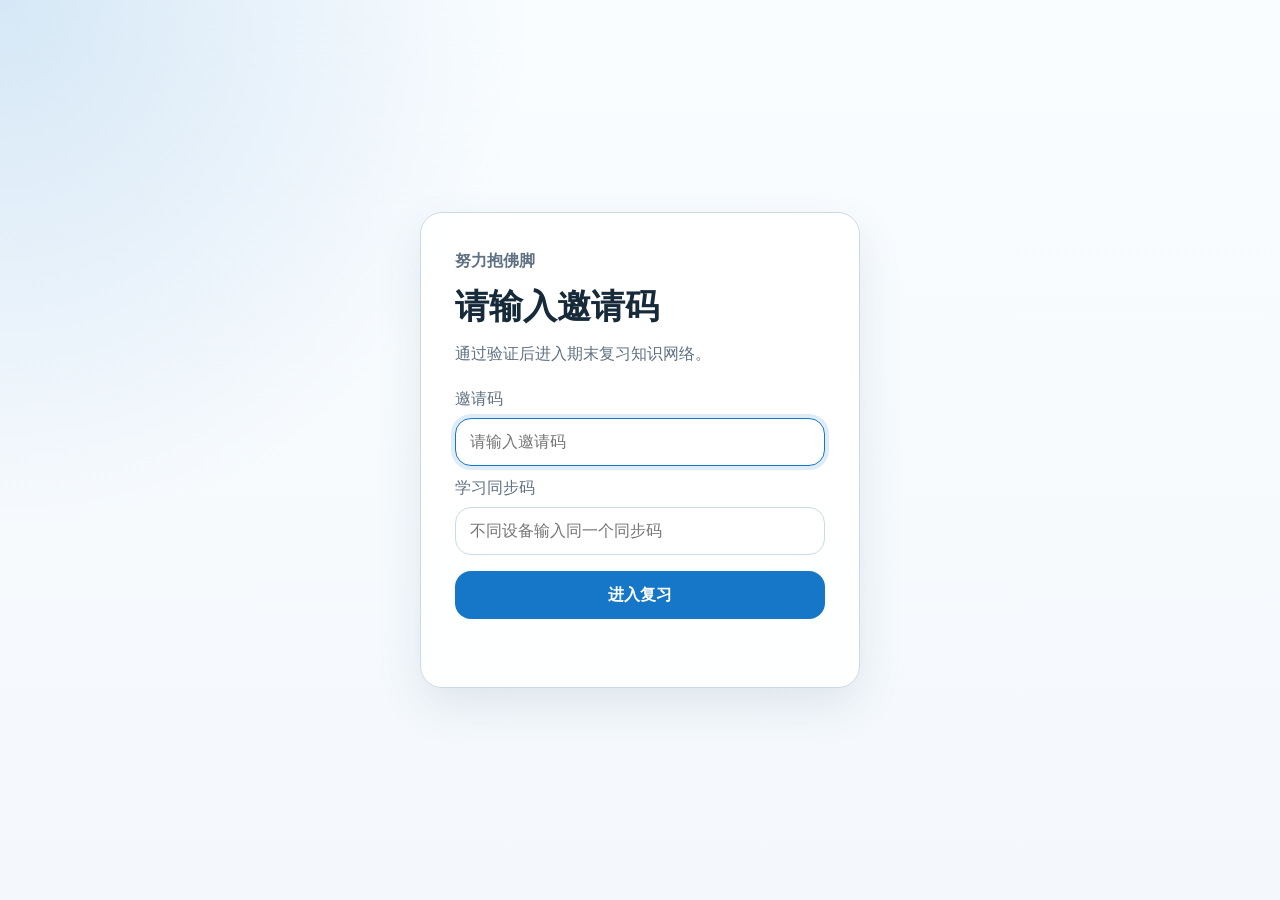
==== commit 7d0e9ee1: "Add files via upload" ====
--- a/index.html
+++ b/index.html
@@ -6,17 +6,21 @@
     <meta http-equiv="Cache-Control" content="no-cache, no-store, must-revalidate">
     <meta http-equiv="Pragma" content="no-cache">
     <meta http-equiv="Expires" content="0">
-    <title>cella</title>
+    <title>努力抱佛脚</title>
     <link rel="icon" href="data:,">
-    <link rel="stylesheet" href="css/style.css?v=2.0.0">
+    <link rel="stylesheet" href="css/style.css?v=1.8.1">
 </head>
 <body class="locked home-network-page" data-page="home">
     <section id="accessGate" class="access-gate">
         <div class="access-card">
-            <p class="access-kicker brand-script">cella</p>
-            <h1>同步学习进度</h1>
-            <p>输入学习同步码，在不同设备继续同一份复习进度。</p>
+            <p class="access-kicker">努力抱佛脚</p>
+            <h1>请输入邀请码</h1>
+            <p>通过验证后进入期末复习知识网络。</p>
             <label class="access-input">
+                <span>邀请码</span>
+                <input id="inviteInput" type="password" inputmode="numeric" autocomplete="off" placeholder="请输入邀请码">
+            </label>
+            <label class="access-input access-sync-input">
                 <span>学习同步码</span>
                 <input id="syncInput" type="password" autocomplete="off" placeholder="不同设备输入同一个同步码">
             </label>
@@ -28,43 +32,11 @@
     <main class="knowledge-network" id="knowledgeNetwork">
         <header class="network-brand">
             <div>
-                <p class="brand-script">cella</p>
+                <p>努力抱佛脚</p>
             </div>
             <div class="network-actions">
-                <button id="profileCellBtn" class="profile-cell-btn" type="button"
-                    aria-label="打开我的细胞" aria-expanded="false" aria-controls="profileCellPanel">
-                    <span class="profile-cell-core" aria-hidden="true"></span>
-                </button>
-                <section id="profileCellPanel" class="profile-cell-panel" hidden>
-                    <div class="profile-tabs" role="tablist" aria-label="用户信息">
-                        <button class="profile-tab is-active" type="button" role="tab"
-                            aria-selected="true" data-profile-tab="mine">我的</button>
-                        <button class="profile-tab" type="button" role="tab"
-                            aria-selected="false" data-profile-tab="ranking">排名</button>
-                    </div>
-
-                    <div class="profile-tab-panel is-active" data-profile-panel="mine">
-                        <dl class="profile-identity">
-                            <div>
-                                <dt>我的匿名编号</dt>
-                                <dd id="profileAnonymousId">生成中...</dd>
-                            </div>
-                            <div>
-                                <dt>我的身份同步码</dt>
-                                <dd id="profileSyncCode">未设置</dd>
-                            </div>
-                        </dl>
-                        <fieldset class="cell-color-picker">
-                            <legend>我的细胞颜色</legend>
-                            <div id="cellColorOptions" class="cell-color-options"></div>
-                        </fieldset>
-                    </div>
-
-                    <div class="profile-tab-panel" data-profile-panel="ranking" hidden>
-                        <ol id="profileRankingList" class="profile-ranking-list"></ol>
-                        <a class="profile-data-link" href="dashboard.html">查看完整学习数据</a>
-                    </div>
-                </section>
+                <time id="examCountdown" class="exam-countdown"></time>
+                <a href="dashboard.html">学习数据</a>
             </div>
         </header>
 
@@ -75,46 +47,23 @@
         </button>
 
         <div id="subjectNodes" class="subject-node-layer"></div>
+        <div id="userCells" class="user-cell-layer" aria-label="复习用户"></div>
 
         <div id="typeNodes" class="type-node-layer" aria-live="polite"></div>
-
-        <aside class="overall-progress" aria-label="总体学习进度">
-            <div class="progress-beaker" aria-label="学习进度细胞烧杯">
-                <span class="beaker-rim" aria-hidden="true"></span>
-                <div id="beakerCells" class="beaker-cells" aria-hidden="true"></div>
-                <span class="beaker-liquid" aria-hidden="true"></span>
-                <span class="beaker-mark beaker-mark-one" aria-hidden="true"></span>
-                <span class="beaker-mark beaker-mark-two" aria-hidden="true"></span>
-            </div>
-            <div class="overall-progress-body">
-                <p class="overall-progress-summary">
-                    <strong id="overallProgressLabel">总览</strong>
-                    <span id="overallProgressCount">0 / 348</span>
-                    <span id="overallProgressPercent">0%</span>
-                </p>
-                <div id="overallProgressCells" class="overall-progress-cells" aria-hidden="true"></div>
-            </div>
-        </aside>
 
         <div id="networkDataState" class="network-data-state" role="status" aria-live="polite" hidden>
             <span id="networkDataMessage"></span>
             <button id="networkRetryBtn" type="button" hidden>重试</button>
         </div>
 
-        <aside id="libraryUpdateCard" class="library-update is-open" aria-label="题库更新记录">
-            <button id="libraryUpdateToggle" class="library-update-toggle" type="button" aria-expanded="true">
-                <span class="library-update-dot" aria-hidden="true"></span>
-                <span class="library-update-label">新</span>
-            </button>
-            <div class="library-update-content">
-                <span id="libraryVersion"></span>
-                <p id="libraryUpdate"></p>
-            </div>
+        <aside class="library-update" aria-label="题库更新记录">
+            <span id="libraryVersion"></span>
+            <p id="libraryUpdate"></p>
         </aside>
     </main>
 
-    <script src="js/analytics.js?v=2.0.0"></script>
-    <script src="js/quiz-engine.js?v=2.0.0"></script>
-    <script src="js/knowledge-network.js?v=2.0.0"></script>
+    <script src="js/analytics.js?v=1.8.1"></script>
+    <script src="js/quiz-engine.js?v=1.8.1"></script>
+    <script src="js/knowledge-network.js?v=1.8.1"></script>
 </body>
 </html>
--- a/css/style.css
+++ b/css/style.css
@@ -13,7 +13,6 @@
     --shadow: 0 18px 45px rgba(33, 78, 112, 0.11);
     --serif: Georgia, "Times New Roman", "Songti SC", serif;
     --sans: "Microsoft YaHei", "Segoe UI", Arial, sans-serif;
-    --script: "Segoe Script", "Brush Script MT", "Lucida Handwriting", cursive;
 }
 
 * {
@@ -25,14 +24,6 @@
     font-family: var(--sans);
     background: var(--bg);
     color: var(--ink);
-}
-
-.brand-script {
-    font-family: var(--script) !important;
-    font-style: italic;
-    font-weight: 600 !important;
-    letter-spacing: 0.035em !important;
-    text-transform: lowercase;
 }
 
 body.locked {
@@ -507,6 +498,11 @@
     font-size: 13px;
 }
 
+.rose-chart {
+    width: 100%;
+    height: 460px;
+}
+
 .leaderboard-wrap {
     overflow-x: auto;
 }
@@ -912,7 +908,7 @@
     flex-wrap: wrap;
 }
 
-.primary, .show-answer {
+.primary, .show-answer, .copy-question-btn, .copy-answer-btn {
     min-height: 40px;
     padding: 0 14px;
     border: 0;
@@ -927,6 +923,18 @@
     background: #355f82;
 }
 
+.copy-question-btn, .copy-answer-btn {
+    border: 1px solid var(--line);
+    background: #ffffff;
+    color: var(--blue);
+}
+
+.copy-answer-btn {
+    min-height: 34px;
+    padding: 0 12px;
+    border-color: rgba(45, 99, 148, 0.22);
+}
+
 .result {
     display: none;
     margin-top: 14px;
@@ -951,6 +959,24 @@
     border-color: #e8b0a7;
     background: #fff1eb;
     color: var(--red);
+}
+
+.result-head {
+    display: flex;
+    justify-content: space-between;
+    align-items: center;
+    gap: 12px;
+    margin-bottom: 8px;
+}
+
+.answer-block + .answer-block {
+    margin-top: 8px;
+}
+
+.result-text {
+    margin-top: 4px;
+    color: #1e3448;
+    white-space: normal;
 }
 
 .review-grid {
@@ -1241,6 +1267,10 @@
 
     .metric-grid article:nth-child(-n + 2) {
         border-bottom: 1px solid var(--line);
+    }
+
+    .rose-chart {
+        height: 380px;
     }
 
     .dashboard-section-head {
@@ -1387,232 +1417,46 @@
     letter-spacing: 0.08em;
 }
 
-.network-brand > div:first-child > span {
+.network-brand span {
     color: #6e8291;
     font-family: var(--serif);
     font-size: 13px;
 }
 
 .network-actions {
-    position: relative;
     display: flex;
     align-items: center;
     gap: 10px;
 }
 
-.profile-cell-btn {
-    --cell-color: #7594a3;
-    --cell-fill: #c9d7dc;
-    width: 52px;
-    height: 44px;
-    padding: 0;
-    border: 1.5px solid var(--cell-color);
-    border-radius: 53% 47% 58% 42% / 46% 58% 42% 54%;
-    background: var(--cell-fill);
-    box-shadow: 3px 4px 0 rgba(71, 92, 105, 0.12);
-    cursor: pointer;
-    transition: box-shadow 180ms ease;
-    animation: profile-cell-drift 5.6s ease-in-out infinite alternate;
-}
-
-.profile-cell-btn:hover,
-.profile-cell-btn:focus-visible,
-.profile-cell-btn[aria-expanded="true"] {
-    box-shadow: 4px 5px 0 rgba(71, 92, 105, 0.15);
-    outline: none;
-    animation-play-state: paused;
-}
-
-.profile-cell-core {
-    display: block;
-    width: 13px;
-    height: 11px;
-    margin: auto;
-    border: 1px solid color-mix(in srgb, var(--cell-color) 78%, #334a58);
-    border-radius: 58% 42% 48% 52%;
-    background: color-mix(in srgb, var(--cell-color) 30%, var(--cell-fill));
-}
-
-.profile-cell-panel {
-    position: absolute;
-    top: 56px;
-    right: 0;
-    z-index: 30;
-    width: min(340px, calc(100vw - 32px));
-    padding: 14px;
-    border: 1.5px solid #a9bac3;
-    border-radius: 24px 20px 26px 18px;
-    background: #f8faf8;
-    box-shadow: 7px 8px 0 rgba(73, 94, 105, 0.1);
-}
-
-.profile-cell-panel[hidden],
-.profile-tab-panel[hidden] {
-    display: none;
-}
-
-.profile-tabs {
-    display: grid;
-    grid-template-columns: 1fr 1fr;
-    gap: 8px;
-    margin-bottom: 14px;
-}
-
-.profile-tab {
+.network-brand a,
+.exam-countdown {
     min-height: 38px;
-    border: 1px solid #bdc9cf;
-    border-radius: 46% 54% 50% 50% / 55% 45% 55% 45%;
-    color: #607583;
-    background: #edf1f1;
-    cursor: pointer;
+    display: inline-flex;
+    align-items: center;
+    padding: 0 14px;
+    border-radius: 999px;
+    background: rgba(255, 255, 255, 0.82);
+    text-decoration: none;
+    font-size: 13px;
     font-weight: 700;
-}
-
-.profile-tab.is-active {
-    border-color: #6f8997;
-    color: #344f60;
-    background: #d7e1e4;
-}
-
-.profile-identity {
-    display: grid;
-    gap: 9px;
-    margin: 0;
-}
-
-.profile-identity div {
-    display: grid;
-    gap: 3px;
-    padding: 10px 12px;
-    border-bottom: 1px dashed #bdc9cf;
-}
-
-.profile-identity dt,
-.cell-color-picker legend {
-    color: #72848d;
-    font-size: 12px;
-}
-
-.profile-identity dd {
-    margin: 0;
-    overflow-wrap: anywhere;
-    color: #344f60;
-    font-family: Consolas, "Cascadia Code", monospace;
-    font-size: 14px;
-    font-weight: 700;
-}
-
-.cell-color-picker {
-    margin: 14px 0 0;
-    padding: 12px;
-    border: 1px dashed #bdc9cf;
-    border-radius: 18px 22px 16px 21px;
-}
-
-.cell-color-options {
-    display: grid;
-    grid-template-columns: repeat(6, 1fr);
-    gap: 8px;
-    margin-top: 9px;
-}
-
-@keyframes profile-cell-drift {
-    0% {
-        transform: translateY(0) rotate(-1deg) scale(0.99, 1.01);
-        border-radius: 53% 47% 58% 42% / 46% 58% 42% 54%;
-    }
-    55% {
-        transform: translateY(-5px) rotate(1deg) scale(1.02, 0.98);
-        border-radius: 47% 53% 44% 56% / 55% 45% 57% 43%;
-    }
-    100% {
-        transform: translateY(-2px) rotate(-0.5deg) scale(0.98, 1.02);
-        border-radius: 58% 42% 51% 49% / 42% 55% 45% 58%;
-    }
-}
-
-.cell-color-option {
-    display: grid;
-    place-items: center;
-    min-width: 0;
-    aspect-ratio: 1;
-    padding: 0;
-    border: 1px solid transparent;
-    border-radius: 50%;
-    background: transparent;
-    cursor: pointer;
-}
-
-.cell-color-option span {
-    width: 29px;
-    height: 24px;
-    border: 1.5px solid var(--option-color);
-    border-radius: 56% 44% 61% 39% / 45% 59% 41% 55%;
-    background: var(--option-fill);
-}
-
-.cell-color-option:nth-child(even) span {
-    border-radius: 41% 59% 46% 54% / 58% 44% 56% 42%;
-}
-
-.cell-color-option.is-selected {
-    border-color: #718894;
-    background: #e6ecec;
-}
-
-.profile-ranking-list {
-    display: grid;
-    gap: 5px;
-    margin: 0;
-    padding: 0;
-    list-style: none;
-}
-
-.profile-ranking-list li {
-    display: grid;
-    grid-template-columns: 28px minmax(0, 1fr) max-content;
-    align-items: center;
-    gap: 8px;
-    min-height: 36px;
-    padding: 5px 8px;
-    border-bottom: 1px dashed #c6d0d4;
-    color: #536b78;
-    font-size: 12px;
-}
-
-.profile-ranking-list li > span:not(.ranking-position) {
-    overflow: hidden;
-    text-overflow: ellipsis;
-    white-space: nowrap;
-}
-
-.profile-ranking-list li.is-current-user {
-    color: #344f60;
-    background: #e1e9ea;
-    font-weight: 700;
-}
-
-.ranking-position {
-    display: grid;
-    place-items: center;
-    width: 25px;
-    height: 22px;
-    border: 1px solid #9babb3;
-    border-radius: 52% 48% 43% 57%;
-}
-
-.profile-data-link {
-    display: block;
-    margin-top: 12px;
-    color: #536f80;
-    text-align: center;
-    font-size: 12px;
-    font-weight: 700;
-    text-decoration: none;
+    backdrop-filter: blur(8px);
+}
+
+.network-brand a {
+    border: 1px solid #a9c3d3;
+    color: #315d78;
+}
+
+.exam-countdown {
+    border: 1px solid #d8a06f;
+    color: #9b572b;
+    box-shadow: 0 8px 20px rgba(155, 87, 43, 0.08);
 }
 
 .network-lines,
 .subject-node-layer,
+.user-cell-layer,
 .type-node-layer {
     position: absolute;
     inset: 0;
@@ -1627,6 +1471,11 @@
 
 .subject-node-layer {
     z-index: 4;
+    pointer-events: none;
+}
+
+.user-cell-layer {
+    z-index: 3;
     pointer-events: none;
 }
 
@@ -1645,7 +1494,7 @@
     --cell-color: var(--blue);
     border: 1.5px solid var(--cell-color);
     border-radius: 54% 46% 58% 42% / 48% 57% 43% 52%;
-    background: var(--cell-fill, color-mix(in srgb, var(--cell-color) 14%, var(--panel)));
+    background: color-mix(in srgb, var(--cell-color) 14%, var(--panel));
     box-shadow: 0 5px 12px color-mix(in srgb, var(--cell-color) 16%, transparent);
     cursor: default;
     pointer-events: auto;
@@ -1685,201 +1534,43 @@
 }
 
 .user-cell.is-current-user {
-    border-color: var(--cell-color);
-    background: var(--cell-fill);
+    border-color: var(--blue);
+    background: var(--panel);
     box-shadow:
-        0 0 0 3px color-mix(in srgb, var(--cell-color) 16%, transparent),
-        0 5px 11px color-mix(in srgb, var(--cell-color) 22%, transparent);
+        0 0 0 3px rgba(22, 119, 200, 0.12),
+        0 0 18px rgba(22, 119, 200, 0.35);
 }
 
 .user-cell.is-current-user:hover,
 .user-cell.is-current-user:focus-visible {
     box-shadow:
-        0 0 0 4px color-mix(in srgb, var(--cell-color) 18%, transparent),
-        0 6px 13px color-mix(in srgb, var(--cell-color) 26%, transparent);
+        0 0 0 4px rgba(22, 119, 200, 0.16),
+        0 0 24px rgba(22, 119, 200, 0.42);
     outline: none;
 }
 
-.overall-progress {
+.map-ripple {
     position: absolute;
-    left: 50%;
-    bottom: 24px;
-    z-index: 7;
-    transform: translateX(-50%);
-    display: grid;
-    grid-template-columns: 122px minmax(0, 1fr);
-    align-items: center;
-    gap: 26px;
-    width: min(780px, calc(100% - 280px));
-    min-height: 142px;
-    padding: 14px 24px;
-    border: 1.5px solid #c0ccd1;
-    border-radius: 34px 28px 36px 30px;
-    background: rgba(245, 248, 247, 0.86);
-    box-shadow: 5px 6px 0 rgba(83, 101, 110, 0.08);
-}
-
-.progress-beaker {
-    position: relative;
-    width: 112px;
-    height: 112px;
-    overflow: hidden;
-    border: 3px solid #8198a3;
-    border-top: 0;
-    border-radius: 7px 7px 25px 25px / 7px 7px 16px 16px;
-    background: rgba(241, 246, 246, 0.64);
-    box-shadow: 4px 5px 0 rgba(78, 98, 108, 0.09);
+    z-index: 2;
+    width: 18px;
+    height: 18px;
+    transform: translate(-50%, -50%);
+    border: 2px solid var(--blue);
+    border-radius: 50%;
     pointer-events: none;
-}
-
-.beaker-rim {
-    position: absolute;
-    top: 0;
-    left: -5px;
-    right: -5px;
-    height: 8px;
-    border-top: 3px solid #8198a3;
-    border-bottom: 2px solid #a7b6bd;
-    border-radius: 50%;
-}
-
-.beaker-liquid {
-    position: absolute;
-    left: -8%;
-    right: -8%;
-    bottom: -3px;
-    height: 43px;
-    background: #c8d7dc;
-    opacity: 0.72;
-    border-radius: 48% 52% 0 0 / 16% 14% 0 0;
-    animation: beaker-liquid-flow 5.8s ease-in-out infinite alternate;
-}
-
-.beaker-cells {
-    position: absolute;
-    inset: 8px 5px 4px;
-    z-index: 2;
-}
-
-.beaker-cell {
-    position: absolute;
-    width: var(--beaker-cell-size);
-    height: calc(var(--beaker-cell-size) * 0.82);
-    transform: translateX(-50%);
-    --cell-color: #7594a3;
-    border: 1.5px solid var(--cell-color);
-    border-radius: 55% 45% 48% 52% / 46% 58% 42% 54%;
-    background: var(--cell-fill, color-mix(in srgb, var(--cell-color) 26%, #e7eeee));
-    animation: beaker-cell-breathe 4.8s ease-in-out infinite alternate;
-}
-
-.beaker-cell.cell-tone-0 { --cell-color: #7594a3; --cell-fill: #c9d7dc; }
-.beaker-cell.cell-tone-1 { --cell-color: #617b87; --cell-fill: #bdccd1; }
-.beaker-cell.cell-tone-2 { --cell-color: #8a9da4; --cell-fill: #d6dfe1; }
-.beaker-cell.cell-tone-3 { --cell-color: #78858f; --cell-fill: #c9d2d5; }
-.beaker-cell.cell-tone-4 { --cell-color: #747b94; --cell-fill: #c9cad7; }
-.beaker-cell.cell-tone-5 { --cell-color: #718b8b; --cell-fill: #c6d4d2; }
-
-.beaker-cell:nth-child(3n) {
-    border-radius: 43% 57% 59% 41% / 61% 42% 58% 39%;
-    animation-delay: -1.7s;
-}
-
-.beaker-cell:nth-child(4n) {
-    border-radius: 61% 39% 45% 55% / 43% 56% 44% 57%;
-    animation-delay: -3.1s;
-}
-
-.beaker-cell.is-current-user {
-    z-index: 3;
-    border-width: 2px;
-}
-
-.beaker-mark {
-    position: absolute;
-    right: 7px;
-    z-index: 4;
-    width: 18px;
-    border-top: 2px solid #9babb3;
-}
-
-.beaker-mark-one {
-    top: 35px;
-}
-
-.beaker-mark-two {
-    top: 58px;
-}
-
-@keyframes beaker-cell-breathe {
-    0% {
-        transform: translate(-50%, 0) rotate(-2deg) scale(0.97, 1.03);
-        border-radius: 55% 45% 48% 52% / 46% 58% 42% 54%;
-    }
-    50% {
-        transform: translate(-50%, -2px) rotate(1deg) scale(1.04, 0.96);
-        border-radius: 44% 56% 59% 41% / 57% 43% 55% 45%;
-    }
-    100% {
-        transform: translate(-50%, 1px) rotate(-1deg) scale(0.99, 1.01);
-        border-radius: 60% 40% 45% 55% / 43% 57% 46% 54%;
-    }
-}
-
-@keyframes beaker-liquid-flow {
-    from { transform: translateX(-3%) rotate(-0.8deg) scaleY(0.96); }
-    to { transform: translateX(3%) rotate(0.8deg) scaleY(1.04); }
-}
-
-.overall-progress-body {
-    min-width: 0;
-}
-
-.overall-progress-summary {
-    display: flex;
-    justify-content: center;
-    align-items: baseline;
-    gap: 14px;
-    margin-bottom: 13px;
-    color: #627985;
-    font-size: 13px;
-    font-weight: 700;
-}
-
-.overall-progress-summary strong {
-    color: #3e5968;
-    font-family: var(--serif);
-    font-size: 17px;
-}
-
-.overall-progress-cells {
-    display: grid;
-    grid-template-columns: repeat(18, minmax(7px, 1fr));
-    gap: 8px 9px;
-}
-
-.overall-progress-cells span {
-    width: 10px;
-    height: 8px;
-    justify-self: center;
-    border: 1px solid #c8d4d8;
-    border-radius: 53% 47% 59% 41% / 45% 57% 43% 55%;
-    background: #e1e8e9;
-    animation: progress-cell-float 4.7s ease-in-out var(--dot-delay) infinite alternate;
-}
-
-.overall-progress-cells span:nth-child(3n) {
-    border-radius: 42% 58% 47% 53% / 59% 43% 57% 41%;
-}
-
-.overall-progress-cells span.is-filled {
-    border-color: #728f9b;
-    background: #819eaa;
-}
-
-@keyframes progress-cell-float {
-    from { transform: translateY(0) scale(0.96, 1.04); }
-    to { transform: translateY(-2px) scale(1.04, 0.96); }
+    animation: map-ripple 720ms ease-out forwards;
+}
+
+@keyframes map-ripple {
+    from {
+        opacity: 0.55;
+        box-shadow: 0 0 0 0 rgba(22, 119, 200, 0.18);
+    }
+    to {
+        opacity: 0;
+        transform: translate(-50%, -50%) scale(4.6);
+        box-shadow: 0 0 0 8px rgba(22, 119, 200, 0);
+    }
 }
 
 .network-data-state {
@@ -2027,16 +1718,30 @@
     color: #526976;
 }
 
+.node-progress {
+    position: relative;
+    width: 112px;
+    height: 5px;
+    margin: 2px auto 0;
+    overflow: hidden;
+    border-radius: 999px;
+    background: #dbe7ec;
+}
+
+.node-progress i {
+    position: absolute;
+    inset: 0 auto 0 0;
+    border-radius: inherit;
+    background: #4f9bb2;
+}
+
 .type-node {
     position: absolute;
     transform: translate(-50%, -50%);
-    min-width: 72px;
-    min-height: 50px;
-    display: grid;
-    place-items: center;
-    padding: 9px 14px;
-    border: 1.5px solid #7999a7;
-    border-radius: 53% 47% 58% 42% / 46% 58% 42% 54%;
+    min-width: 62px;
+    padding: 8px 12px;
+    border: 1px solid #76a9ba;
+    border-radius: 999px;
     color: #2f6f84;
     background: rgba(255, 255, 255, 0.94);
     box-shadow: 0 8px 18px rgba(53, 83, 103, 0.1);
@@ -2045,47 +1750,21 @@
     font-size: 13px;
     font-weight: 700;
     pointer-events: auto;
-    transition: background 160ms ease, color 160ms ease;
-    animation: type-cell-breathe 5.2s ease-in-out calc(var(--type-phase) * -1s) infinite alternate;
-}
-
-.type-node.type-shape-1 {
-    border-radius: 44% 56% 47% 53% / 59% 43% 57% 41%;
-}
-
-.type-node.type-shape-2 {
-    border-radius: 60% 40% 54% 46% / 42% 57% 43% 58%;
-}
-
-.type-node.type-shape-3 {
-    border-radius: 48% 52% 62% 38% / 55% 41% 59% 45%;
-}
-
-.type-node.type-shape-4 {
-    border-radius: 57% 43% 42% 58% / 47% 61% 39% 53%;
+    transition: transform 160ms ease, background 160ms ease, color 160ms ease;
 }
 
 .type-node:hover,
 .type-node:focus-visible {
+    transform: translate(-50%, -50%) scale(1.06);
     color: #ffffff;
     background: #397f98;
     outline: none;
-    animation-play-state: paused;
-}
-
-@keyframes type-cell-breathe {
-    from {
-        transform: translate(-50%, -50%) rotate(-1deg) scale(0.98, 1.02);
-    }
-    to {
-        transform: translate(-50%, calc(-50% - 3px)) rotate(1deg) scale(1.03, 0.97);
-    }
 }
 
 .library-update {
     position: absolute;
     left: 30px;
-    bottom: 188px;
+    bottom: 24px;
     z-index: 8;
     max-width: min(520px, calc(100% - 60px));
     padding: 12px 16px;
@@ -2144,16 +1823,15 @@
 
     .network-actions {
         align-items: flex-end;
+        flex-direction: column-reverse;
         gap: 6px;
     }
 
-    .profile-cell-btn {
-        width: 46px;
-        height: 38px;
-    }
-
-    .profile-cell-panel {
-        top: 48px;
+    .network-brand a,
+    .exam-countdown {
+        min-height: 32px;
+        padding: 0 10px;
+        font-size: 11px;
     }
 
     .central-node {
@@ -2179,14 +1857,21 @@
         font-size: 10px;
     }
 
+    .node-progress {
+        width: 78px;
+        height: 4px;
+    }
+
     .library-update {
-        display: none;
+        left: 16px;
+        bottom: 14px;
+        max-width: calc(100% - 32px);
+        padding: 9px 12px;
     }
 
     .network-data-state {
-        top: 72px;
         right: 16px;
-        bottom: auto;
+        bottom: 94px;
         max-width: calc(100% - 32px);
     }
 
@@ -2198,237 +1883,4 @@
     .library-update p {
         font-size: 11px;
     }
-
-    .overall-progress {
-        left: 16px;
-        right: 16px;
-        bottom: 14px;
-        transform: none;
-        grid-template-columns: 82px minmax(0, 1fr);
-        gap: 12px;
-        width: auto;
-        min-height: 144px;
-        padding: 12px;
-        border-radius: 24px;
-    }
-
-    .progress-beaker {
-        width: 78px;
-        height: 94px;
-    }
-
-    .overall-progress-summary {
-        gap: 7px;
-        font-size: 11px;
-    }
-
-    .overall-progress-cells {
-        grid-template-columns: repeat(12, minmax(5px, 1fr));
-        gap: 6px 5px;
-    }
-
-    .overall-progress-cells span {
-        width: 8px;
-        height: 7px;
-    }
-}
-
-/* v1.11: cella 品牌、科目进度切换与可收起更新提示 */
-.network-brand p.brand-script {
-    font-size: 31px;
-}
-
-.overall-progress-cells {
-    grid-template-columns: repeat(30, minmax(6px, 1fr));
-    gap: 6px 7px;
-    max-height: 76px;
-    padding: 5px 2px 4px;
-    overflow: hidden;
-}
-
-.overall-progress-cells span {
-    width: 9px;
-    height: 8px;
-    border-color: #bfd0d8;
-    background: #dbe8ee;
-    animation-name: progress-cell-float;
-    animation-duration: calc(3.8s + var(--dot-tone) * 0.43s);
-    animation-delay: var(--dot-delay);
-    animation-timing-function: ease-in-out;
-    animation-iteration-count: infinite;
-    animation-direction: alternate;
-}
-
-.overall-progress-cells span.is-filled {
-    border-color: #3f789c;
-    background: #568dab;
-}
-
-.overall-progress-cells span.is-filled:nth-child(4n + 1) {
-    background: #397b9f;
-}
-
-.overall-progress-cells span.is-filled:nth-child(4n + 2) {
-    background: #6698b2;
-}
-
-.overall-progress-cells span.is-filled:nth-child(4n + 3) {
-    background: #4f88a7;
-}
-
-@keyframes progress-cell-float {
-    0% {
-        transform: translate(0, 1px) rotate(-2deg) scale(0.95, 1.05);
-        border-radius: 53% 47% 59% 41% / 45% 57% 43% 55%;
-    }
-    55% {
-        transform: translate(1px, -2px) rotate(1deg) scale(1.05, 0.95);
-        border-radius: 44% 56% 47% 53% / 58% 42% 55% 45%;
-    }
-    100% {
-        transform: translate(-1px, -1px) rotate(-1deg) scale(0.99, 1.01);
-        border-radius: 58% 42% 52% 48% / 43% 59% 41% 57%;
-    }
-}
-
-.library-update {
-    top: 76px;
-    left: 28px;
-    bottom: auto;
-    z-index: 12;
-    display: flex;
-    align-items: flex-start;
-    gap: 0;
-    max-width: none;
-    padding: 0;
-    border: 0;
-    background: transparent;
-    box-shadow: none;
-    backdrop-filter: none;
-}
-
-.library-update-toggle {
-    display: inline-flex;
-    align-items: center;
-    justify-content: center;
-    gap: 4px;
-    width: 48px;
-    height: 40px;
-    padding: 0;
-    border: 1.5px solid #7897a6;
-    border-radius: 53% 47% 55% 45% / 45% 58% 42% 55%;
-    color: #496b7c;
-    background: #c8d9df;
-    box-shadow: 3px 4px 0 rgba(73, 94, 105, 0.11);
-    cursor: pointer;
-    font-size: 12px;
-    font-weight: 700;
-    animation: update-cell-float 5.2s ease-in-out infinite alternate;
-}
-
-.library-update-dot {
-    width: 7px;
-    height: 7px;
-    border-radius: 50%;
-    background: #557f94;
-}
-
-.library-update-content {
-    position: relative;
-    z-index: 1;
-    width: min(470px, calc(100vw - 150px));
-    min-height: 62px;
-    margin-left: -12px;
-    padding: 12px 18px 12px 24px;
-    border: 1.5px solid #9bb2bd;
-    border-radius: 46% 54% 43% 57% / 57% 44% 56% 43%;
-    background: #eaf1f3;
-    box-shadow: 4px 5px 0 rgba(73, 94, 105, 0.09);
-    opacity: 0;
-    transform: translateX(-34px) scale(0.12, 0.3);
-    transform-origin: left center;
-    pointer-events: none;
-    transition: opacity 260ms ease, transform 360ms cubic-bezier(.2, .8, .2, 1);
-    animation: update-content-float 6s ease-in-out infinite alternate;
-    animation-play-state: paused;
-}
-
-.library-update.is-open .library-update-content {
-    opacity: 1;
-    transform: translateX(0) scale(1);
-    pointer-events: auto;
-    animation-play-state: running;
-}
-
-@keyframes update-cell-float {
-    from {
-        transform: translateY(0) rotate(-1deg) scale(0.98, 1.02);
-        border-radius: 54% 46% 59% 41% / 45% 58% 42% 55%;
-    }
-    to {
-        transform: translateY(-4px) rotate(1deg) scale(1.03, 0.97);
-        border-radius: 45% 55% 43% 57% / 58% 42% 55% 45%;
-    }
-}
-
-@keyframes update-content-float {
-    from {
-        translate: 0 0;
-        border-radius: 46% 54% 43% 57% / 57% 44% 56% 43%;
-    }
-    to {
-        translate: 0 -3px;
-        border-radius: 54% 46% 58% 42% / 44% 57% 43% 56%;
-    }
-}
-
-.library-update-content > span {
-    display: block;
-    margin-bottom: 3px;
-    color: #356d82;
-    font-family: var(--serif);
-    font-size: 13px;
-    font-weight: 700;
-}
-
-.library-update-content p {
-    color: #627986;
-    font-size: 12px;
-    line-height: 1.5;
-}
-
-@media (max-width: 760px) {
-    .network-brand p.brand-script {
-        font-size: 25px;
-    }
-
-    .library-update {
-        top: 62px;
-        left: 14px;
-        display: flex;
-    }
-
-    .library-update-toggle {
-        width: 44px;
-        height: 36px;
-    }
-
-    .library-update-content {
-        position: absolute;
-        top: 38px;
-        left: 0;
-        width: min(330px, calc(100vw - 28px));
-    }
-
-    .overall-progress-cells {
-        grid-template-columns: repeat(18, minmax(4px, 1fr));
-        gap: 5px 4px;
-        max-height: 66px;
-        padding-top: 5px;
-    }
-
-    .overall-progress-cells span {
-        width: 7px;
-        height: 6px;
-    }
-}
+}
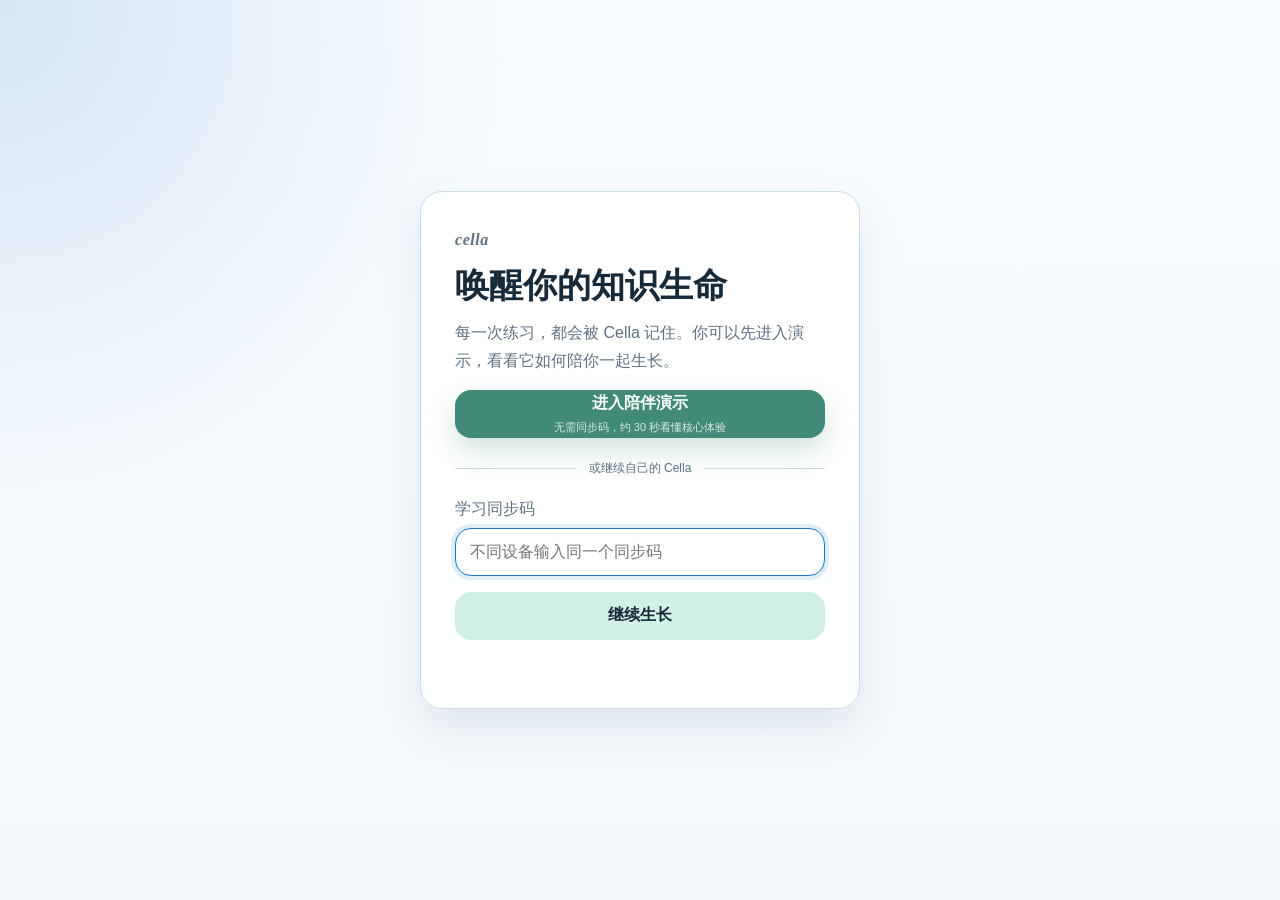
==== commit 06ee3b7d: "Add files via upload" ====
--- a/index.html
+++ b/index.html
@@ -6,25 +6,26 @@
     <meta http-equiv="Cache-Control" content="no-cache, no-store, must-revalidate">
     <meta http-equiv="Pragma" content="no-cache">
     <meta http-equiv="Expires" content="0">
-    <title>努力抱佛脚</title>
+    <title>cella</title>
     <link rel="icon" href="data:,">
-    <link rel="stylesheet" href="css/style.css?v=1.8.1">
+    <link rel="stylesheet" href="css/style.css?v=2.0.0">
 </head>
 <body class="locked home-network-page" data-page="home">
     <section id="accessGate" class="access-gate">
         <div class="access-card">
-            <p class="access-kicker">努力抱佛脚</p>
-            <h1>请输入邀请码</h1>
-            <p>通过验证后进入期末复习知识网络。</p>
+            <p class="access-kicker brand-script">cella</p>
+            <h1>唤醒你的知识生命</h1>
+            <p>每一次练习，都会被 Cella 记住。你可以先进入演示，看看它如何陪你一起生长。</p>
+            <button id="demoBtn" class="access-btn demo-btn" type="button">
+                <span>进入陪伴演示</span>
+                <small>无需同步码，约 30 秒看懂核心体验</small>
+            </button>
+            <div class="access-divider"><span>或继续自己的 Cella</span></div>
             <label class="access-input">
-                <span>邀请码</span>
-                <input id="inviteInput" type="password" inputmode="numeric" autocomplete="off" placeholder="请输入邀请码">
-            </label>
-            <label class="access-input access-sync-input">
                 <span>学习同步码</span>
                 <input id="syncInput" type="password" autocomplete="off" placeholder="不同设备输入同一个同步码">
             </label>
-            <button id="inviteBtn" class="access-btn">进入复习</button>
+            <button id="inviteBtn" class="access-btn access-btn-quiet">继续生长</button>
             <p id="inviteError" class="access-error" role="alert"></p>
         </div>
     </section>
@@ -32,38 +33,100 @@
     <main class="knowledge-network" id="knowledgeNetwork">
         <header class="network-brand">
             <div>
-                <p>努力抱佛脚</p>
+                <p class="brand-script">cella</p>
             </div>
             <div class="network-actions">
-                <time id="examCountdown" class="exam-countdown"></time>
-                <a href="dashboard.html">学习数据</a>
+                <button id="profileCellBtn" class="profile-cell-btn" type="button"
+                    aria-label="打开我的细胞" aria-expanded="false" aria-controls="profileCellPanel">
+                    <span class="profile-cell-core" aria-hidden="true"></span>
+                </button>
+                <section id="profileCellPanel" class="profile-cell-panel" hidden>
+                    <div class="profile-tabs" role="tablist" aria-label="用户信息">
+                        <button class="profile-tab is-active" type="button" role="tab"
+                            aria-selected="true" data-profile-tab="mine">我的</button>
+                        <button class="profile-tab" type="button" role="tab"
+                            aria-selected="false" data-profile-tab="ranking">排名</button>
+                    </div>
+
+                    <div class="profile-tab-panel is-active" data-profile-panel="mine">
+                        <dl class="profile-identity">
+                            <div>
+                                <dt>我的匿名编号</dt>
+                                <dd id="profileAnonymousId">生成中...</dd>
+                            </div>
+                            <div>
+                                <dt>我的身份同步码</dt>
+                                <dd id="profileSyncCode">未设置</dd>
+                            </div>
+                        </dl>
+                        <fieldset class="cell-color-picker">
+                            <legend>我的细胞颜色</legend>
+                            <div id="cellColorOptions" class="cell-color-options"></div>
+                        </fieldset>
+                    </div>
+
+                    <div class="profile-tab-panel" data-profile-panel="ranking" hidden>
+                        <ol id="profileRankingList" class="profile-ranking-list"></ol>
+                        <a class="profile-data-link" href="dashboard.html">查看完整学习数据</a>
+                    </div>
+                </section>
             </div>
         </header>
 
         <svg id="networkLines" class="network-lines" aria-hidden="true"></svg>
 
         <button class="study-node central-node" data-node="center" type="button">
-            <span>期末复习</span>
+            <span>Cella</span>
+            <small>你的知识生命</small>
         </button>
 
         <div id="subjectNodes" class="subject-node-layer"></div>
-        <div id="userCells" class="user-cell-layer" aria-label="复习用户"></div>
 
         <div id="typeNodes" class="type-node-layer" aria-live="polite"></div>
+
+        <aside class="overall-progress" aria-label="总体学习进度">
+            <div class="progress-beaker" aria-label="学习进度细胞烧杯">
+                <span class="beaker-rim" aria-hidden="true"></span>
+                <div id="beakerCells" class="beaker-cells" aria-hidden="true"></div>
+                <span class="beaker-liquid" aria-hidden="true"></span>
+                <span class="beaker-mark beaker-mark-one" aria-hidden="true"></span>
+                <span class="beaker-mark beaker-mark-two" aria-hidden="true"></span>
+            </div>
+            <div class="overall-progress-body">
+                <p class="overall-progress-summary">
+                    <strong id="overallProgressLabel">共同生长</strong>
+                    <span id="overallProgressCount">0 / 348</span>
+                    <span id="overallProgressPercent">0%</span>
+                </p>
+                <p id="habitatMessage" class="habitat-message">培养皿正在苏醒…</p>
+                <div id="overallProgressCells" class="overall-progress-cells" aria-hidden="true"></div>
+            </div>
+        </aside>
+
+        <aside class="cella-manifesto" aria-label="Cella 作品概念">
+            <span class="manifesto-mark" aria-hidden="true"></span>
+            <p><strong>学习不只是数字。</strong>它会呼吸、修复，也会在陪伴里慢慢长大。</p>
+        </aside>
 
         <div id="networkDataState" class="network-data-state" role="status" aria-live="polite" hidden>
             <span id="networkDataMessage"></span>
             <button id="networkRetryBtn" type="button" hidden>重试</button>
         </div>
 
-        <aside class="library-update" aria-label="题库更新记录">
-            <span id="libraryVersion"></span>
-            <p id="libraryUpdate"></p>
+        <aside id="libraryUpdateCard" class="library-update is-open" aria-label="题库更新记录">
+            <button id="libraryUpdateToggle" class="library-update-toggle" type="button" aria-expanded="true">
+                <span class="library-update-dot" aria-hidden="true"></span>
+                <span class="library-update-label">新</span>
+            </button>
+            <div class="library-update-content">
+                <span id="libraryVersion"></span>
+                <p id="libraryUpdate"></p>
+            </div>
         </aside>
     </main>
 
-    <script src="js/analytics.js?v=1.8.1"></script>
-    <script src="js/quiz-engine.js?v=1.8.1"></script>
-    <script src="js/knowledge-network.js?v=1.8.1"></script>
+    <script src="js/analytics.js?v=2.0.0"></script>
+    <script src="js/quiz-engine.js?v=2.0.0"></script>
+    <script src="js/knowledge-network.js?v=2.0.0"></script>
 </body>
 </html>
--- a/css/style.css
+++ b/css/style.css
@@ -13,6 +13,227 @@
     --shadow: 0 18px 45px rgba(33, 78, 112, 0.11);
     --serif: Georgia, "Times New Roman", "Songti SC", serif;
     --sans: "Microsoft YaHei", "Segoe UI", Arial, sans-serif;
+    --script: "Segoe Script", "Brush Script MT", "Lucida Handwriting", cursive;
+}
+
+/* v2.1: Cella companion portfolio direction */
+:root {
+    --life: oklch(58% 0.08 174);
+    --life-soft: oklch(93% 0.035 174);
+    --warm: oklch(76% 0.09 74);
+    --radius-sm: 10px;
+    --radius-md: 16px;
+    --radius-lg: 24px;
+}
+
+.demo-btn {
+    display: grid;
+    place-items: center;
+    gap: 2px;
+    margin-top: 24px;
+    background: var(--life);
+    box-shadow: 0 12px 28px color-mix(in srgb, var(--life) 24%, transparent);
+}
+
+.demo-btn small {
+    color: color-mix(in srgb, white 82%, var(--life));
+    font-size: 11px;
+    font-weight: 500;
+}
+
+.access-btn-quiet {
+    margin-top: 12px;
+    color: var(--ink);
+    background: var(--life-soft);
+}
+
+.access-btn-quiet:hover {
+    color: #ffffff;
+    background: var(--life);
+}
+
+.access-divider {
+    display: flex;
+    align-items: center;
+    gap: 12px;
+    margin: 22px 0 4px;
+    color: var(--muted);
+    font-size: 12px;
+}
+
+.access-divider::before,
+.access-divider::after {
+    content: "";
+    height: 1px;
+    flex: 1;
+    background: var(--line);
+}
+
+.cella-manifesto {
+    position: absolute;
+    top: 28px;
+    left: 50%;
+    z-index: 7;
+    transform: translateX(-50%);
+    display: flex;
+    align-items: center;
+    gap: 10px;
+    width: min(520px, calc(100% - 360px));
+    color: #526c78;
+    font-family: var(--serif);
+    font-size: 13px;
+    line-height: 1.55;
+    text-align: center;
+}
+
+.manifesto-mark {
+    width: 12px;
+    height: 10px;
+    flex: 0 0 auto;
+    border: 1.5px solid var(--life);
+    border-radius: 58% 42% 55% 45% / 46% 61% 39% 54%;
+    background: var(--life-soft);
+    animation: companion-breathe 4.8s ease-in-out infinite alternate;
+}
+
+.habitat-message {
+    margin: -4px 0 10px;
+    color: #69808a;
+    font-size: 12px;
+    text-align: center;
+}
+
+.companion-dock {
+    display: grid;
+    justify-items: center;
+    gap: 12px;
+    margin-bottom: 12px;
+    padding: 18px 14px;
+    border-radius: var(--radius-lg);
+    background: var(--life-soft);
+    box-shadow: 0 8px 24px rgba(53, 83, 103, 0.08);
+    text-align: center;
+}
+
+.companion-dock p {
+    color: #42635f;
+    font-family: var(--serif);
+    font-size: 13px;
+    line-height: 1.55;
+    text-wrap: pretty;
+}
+
+.companion-cell {
+    position: relative;
+    width: 78px;
+    height: 62px;
+    border: 2px solid var(--life);
+    border-radius: 55% 45% 48% 52% / 46% 58% 42% 54%;
+    background: color-mix(in srgb, var(--life-soft) 76%, white);
+    box-shadow:
+        inset 0 0 0 7px color-mix(in srgb, var(--life-soft) 70%, transparent),
+        0 10px 22px color-mix(in srgb, var(--life) 16%, transparent);
+    animation: companion-breathe 4.8s ease-in-out infinite alternate;
+    transition: transform 220ms cubic-bezier(.16, 1, .3, 1), filter 220ms ease, box-shadow 220ms ease;
+}
+
+.companion-nucleus {
+    position: absolute;
+    left: 20px;
+    bottom: 12px;
+    width: 24px;
+    height: 20px;
+    border-radius: 50%;
+    background: color-mix(in srgb, var(--life) 24%, white);
+}
+
+.companion-eye {
+    position: absolute;
+    top: 21px;
+    width: 4px;
+    height: 6px;
+    border-radius: 50%;
+    background: #315850;
+}
+
+.eye-one { right: 24px; }
+.eye-two { right: 15px; }
+
+.companion-cell[data-mood="glowing"] {
+    filter: saturate(1.25);
+    box-shadow:
+        inset 0 0 0 7px color-mix(in srgb, var(--life-soft) 65%, transparent),
+        0 0 0 7px color-mix(in srgb, var(--warm) 18%, transparent),
+        0 12px 28px color-mix(in srgb, var(--life) 24%, transparent);
+    transform: translateY(-3px) scale(1.04);
+}
+
+.companion-cell[data-mood="comforting"] {
+    transform: rotate(-3deg) scale(.98);
+}
+
+.companion-cell[data-mood="curious"] {
+    transform: translateX(5px) rotate(3deg);
+}
+
+@keyframes companion-breathe {
+    from { transform: translateY(0) scale(.98, 1.02); }
+    to { transform: translateY(-3px) scale(1.025, .975); }
+}
+
+.score-box small,
+.metric-grid span,
+.leaderboard-table th,
+.leaderboard-table td {
+    font-variant-numeric: tabular-nums;
+}
+
+button:active,
+a:active {
+    scale: .97;
+}
+
+@media (max-width: 760px) {
+    .cella-manifesto {
+        top: 68px;
+        width: calc(100% - 116px);
+        font-size: 11px;
+        text-align: left;
+    }
+
+    .manifesto-mark {
+        display: none;
+    }
+
+    .companion-dock {
+        grid-template-columns: 64px minmax(0, 1fr);
+        align-items: center;
+        justify-items: start;
+        text-align: left;
+    }
+
+    .companion-cell {
+        width: 62px;
+        height: 50px;
+    }
+
+    .companion-nucleus {
+        left: 15px;
+        bottom: 9px;
+        width: 20px;
+        height: 16px;
+    }
+
+    .companion-eye {
+        top: 17px;
+    }
+}
+
+@media (prefers-reduced-motion: reduce) {
+    .manifesto-mark,
+    .companion-cell {
+        animation: none;
+    }
 }
 
 * {
@@ -26,6 +247,14 @@
     color: var(--ink);
 }
 
+.brand-script {
+    font-family: var(--script) !important;
+    font-style: italic;
+    font-weight: 600 !important;
+    letter-spacing: 0.035em !important;
+    text-transform: lowercase;
+}
+
 body.locked {
     overflow: hidden;
 }
@@ -35,7 +264,8 @@
 body.locked .home-shell,
 body.locked .knowledge-network,
 body.locked .dashboard-header,
-body.locked .dashboard-shell {
+body.locked .dashboard-shell,
+body.locked .floating-companion {
     display: none;
 }
 
@@ -498,11 +728,6 @@
     font-size: 13px;
 }
 
-.rose-chart {
-    width: 100%;
-    height: 460px;
-}
-
 .leaderboard-wrap {
     overflow-x: auto;
 }
@@ -908,7 +1133,7 @@
     flex-wrap: wrap;
 }
 
-.primary, .show-answer, .copy-question-btn, .copy-answer-btn {
+.primary, .show-answer {
     min-height: 40px;
     padding: 0 14px;
     border: 0;
@@ -923,18 +1148,6 @@
     background: #355f82;
 }
 
-.copy-question-btn, .copy-answer-btn {
-    border: 1px solid var(--line);
-    background: #ffffff;
-    color: var(--blue);
-}
-
-.copy-answer-btn {
-    min-height: 34px;
-    padding: 0 12px;
-    border-color: rgba(45, 99, 148, 0.22);
-}
-
 .result {
     display: none;
     margin-top: 14px;
@@ -959,24 +1172,6 @@
     border-color: #e8b0a7;
     background: #fff1eb;
     color: var(--red);
-}
-
-.result-head {
-    display: flex;
-    justify-content: space-between;
-    align-items: center;
-    gap: 12px;
-    margin-bottom: 8px;
-}
-
-.answer-block + .answer-block {
-    margin-top: 8px;
-}
-
-.result-text {
-    margin-top: 4px;
-    color: #1e3448;
-    white-space: normal;
 }
 
 .review-grid {
@@ -1267,10 +1462,6 @@
 
     .metric-grid article:nth-child(-n + 2) {
         border-bottom: 1px solid var(--line);
-    }
-
-    .rose-chart {
-        height: 380px;
     }
 
     .dashboard-section-head {
@@ -1417,46 +1608,232 @@
     letter-spacing: 0.08em;
 }
 
-.network-brand span {
+.network-brand > div:first-child > span {
     color: #6e8291;
     font-family: var(--serif);
     font-size: 13px;
 }
 
 .network-actions {
+    position: relative;
     display: flex;
     align-items: center;
     gap: 10px;
 }
 
-.network-brand a,
-.exam-countdown {
+.profile-cell-btn {
+    --cell-color: #7594a3;
+    --cell-fill: #c9d7dc;
+    width: 52px;
+    height: 44px;
+    padding: 0;
+    border: 1.5px solid var(--cell-color);
+    border-radius: 53% 47% 58% 42% / 46% 58% 42% 54%;
+    background: var(--cell-fill);
+    box-shadow: 3px 4px 0 rgba(71, 92, 105, 0.12);
+    cursor: pointer;
+    transition: box-shadow 180ms ease;
+    animation: profile-cell-drift 5.6s ease-in-out infinite alternate;
+}
+
+.profile-cell-btn:hover,
+.profile-cell-btn:focus-visible,
+.profile-cell-btn[aria-expanded="true"] {
+    box-shadow: 4px 5px 0 rgba(71, 92, 105, 0.15);
+    outline: none;
+    animation-play-state: paused;
+}
+
+.profile-cell-core {
+    display: block;
+    width: 13px;
+    height: 11px;
+    margin: auto;
+    border: 1px solid color-mix(in srgb, var(--cell-color) 78%, #334a58);
+    border-radius: 58% 42% 48% 52%;
+    background: color-mix(in srgb, var(--cell-color) 30%, var(--cell-fill));
+}
+
+.profile-cell-panel {
+    position: absolute;
+    top: 56px;
+    right: 0;
+    z-index: 30;
+    width: min(340px, calc(100vw - 32px));
+    padding: 14px;
+    border: 1.5px solid #a9bac3;
+    border-radius: 24px 20px 26px 18px;
+    background: #f8faf8;
+    box-shadow: 7px 8px 0 rgba(73, 94, 105, 0.1);
+}
+
+.profile-cell-panel[hidden],
+.profile-tab-panel[hidden] {
+    display: none;
+}
+
+.profile-tabs {
+    display: grid;
+    grid-template-columns: 1fr 1fr;
+    gap: 8px;
+    margin-bottom: 14px;
+}
+
+.profile-tab {
     min-height: 38px;
-    display: inline-flex;
+    border: 1px solid #bdc9cf;
+    border-radius: 46% 54% 50% 50% / 55% 45% 55% 45%;
+    color: #607583;
+    background: #edf1f1;
+    cursor: pointer;
+    font-weight: 700;
+}
+
+.profile-tab.is-active {
+    border-color: #6f8997;
+    color: #344f60;
+    background: #d7e1e4;
+}
+
+.profile-identity {
+    display: grid;
+    gap: 9px;
+    margin: 0;
+}
+
+.profile-identity div {
+    display: grid;
+    gap: 3px;
+    padding: 10px 12px;
+    border-bottom: 1px dashed #bdc9cf;
+}
+
+.profile-identity dt,
+.cell-color-picker legend {
+    color: #72848d;
+    font-size: 12px;
+}
+
+.profile-identity dd {
+    margin: 0;
+    overflow-wrap: anywhere;
+    color: #344f60;
+    font-family: Consolas, "Cascadia Code", monospace;
+    font-size: 14px;
+    font-weight: 700;
+}
+
+.cell-color-picker {
+    margin: 14px 0 0;
+    padding: 12px;
+    border: 1px dashed #bdc9cf;
+    border-radius: 18px 22px 16px 21px;
+}
+
+.cell-color-options {
+    display: grid;
+    grid-template-columns: repeat(6, 1fr);
+    gap: 8px;
+    margin-top: 9px;
+}
+
+@keyframes profile-cell-drift {
+    0% {
+        transform: translateY(0) rotate(-1deg) scale(0.99, 1.01);
+        border-radius: 53% 47% 58% 42% / 46% 58% 42% 54%;
+    }
+    55% {
+        transform: translateY(-5px) rotate(1deg) scale(1.02, 0.98);
+        border-radius: 47% 53% 44% 56% / 55% 45% 57% 43%;
+    }
+    100% {
+        transform: translateY(-2px) rotate(-0.5deg) scale(0.98, 1.02);
+        border-radius: 58% 42% 51% 49% / 42% 55% 45% 58%;
+    }
+}
+
+.cell-color-option {
+    display: grid;
+    place-items: center;
+    min-width: 0;
+    aspect-ratio: 1;
+    padding: 0;
+    border: 1px solid transparent;
+    border-radius: 50%;
+    background: transparent;
+    cursor: pointer;
+}
+
+.cell-color-option span {
+    width: 29px;
+    height: 24px;
+    border: 1.5px solid var(--option-color);
+    border-radius: 56% 44% 61% 39% / 45% 59% 41% 55%;
+    background: var(--option-fill);
+}
+
+.cell-color-option:nth-child(even) span {
+    border-radius: 41% 59% 46% 54% / 58% 44% 56% 42%;
+}
+
+.cell-color-option.is-selected {
+    border-color: #718894;
+    background: #e6ecec;
+}
+
+.profile-ranking-list {
+    display: grid;
+    gap: 5px;
+    margin: 0;
+    padding: 0;
+    list-style: none;
+}
+
+.profile-ranking-list li {
+    display: grid;
+    grid-template-columns: 28px minmax(0, 1fr) max-content;
     align-items: center;
-    padding: 0 14px;
-    border-radius: 999px;
-    background: rgba(255, 255, 255, 0.82);
+    gap: 8px;
+    min-height: 36px;
+    padding: 5px 8px;
+    border-bottom: 1px dashed #c6d0d4;
+    color: #536b78;
+    font-size: 12px;
+}
+
+.profile-ranking-list li > span:not(.ranking-position) {
+    overflow: hidden;
+    text-overflow: ellipsis;
+    white-space: nowrap;
+}
+
+.profile-ranking-list li.is-current-user {
+    color: #344f60;
+    background: #e1e9ea;
+    font-weight: 700;
+}
+
+.ranking-position {
+    display: grid;
+    place-items: center;
+    width: 25px;
+    height: 22px;
+    border: 1px solid #9babb3;
+    border-radius: 52% 48% 43% 57%;
+}
+
+.profile-data-link {
+    display: block;
+    margin-top: 12px;
+    color: #536f80;
+    text-align: center;
+    font-size: 12px;
+    font-weight: 700;
     text-decoration: none;
-    font-size: 13px;
-    font-weight: 700;
-    backdrop-filter: blur(8px);
-}
-
-.network-brand a {
-    border: 1px solid #a9c3d3;
-    color: #315d78;
-}
-
-.exam-countdown {
-    border: 1px solid #d8a06f;
-    color: #9b572b;
-    box-shadow: 0 8px 20px rgba(155, 87, 43, 0.08);
 }
 
 .network-lines,
 .subject-node-layer,
-.user-cell-layer,
 .type-node-layer {
     position: absolute;
     inset: 0;
@@ -1471,11 +1848,6 @@
 
 .subject-node-layer {
     z-index: 4;
-    pointer-events: none;
-}
-
-.user-cell-layer {
-    z-index: 3;
     pointer-events: none;
 }
 
@@ -1494,7 +1866,7 @@
     --cell-color: var(--blue);
     border: 1.5px solid var(--cell-color);
     border-radius: 54% 46% 58% 42% / 48% 57% 43% 52%;
-    background: color-mix(in srgb, var(--cell-color) 14%, var(--panel));
+    background: var(--cell-fill, color-mix(in srgb, var(--cell-color) 14%, var(--panel)));
     box-shadow: 0 5px 12px color-mix(in srgb, var(--cell-color) 16%, transparent);
     cursor: default;
     pointer-events: auto;
@@ -1534,43 +1906,201 @@
 }
 
 .user-cell.is-current-user {
-    border-color: var(--blue);
-    background: var(--panel);
+    border-color: var(--cell-color);
+    background: var(--cell-fill);
     box-shadow:
-        0 0 0 3px rgba(22, 119, 200, 0.12),
-        0 0 18px rgba(22, 119, 200, 0.35);
+        0 0 0 3px color-mix(in srgb, var(--cell-color) 16%, transparent),
+        0 5px 11px color-mix(in srgb, var(--cell-color) 22%, transparent);
 }
 
 .user-cell.is-current-user:hover,
 .user-cell.is-current-user:focus-visible {
     box-shadow:
-        0 0 0 4px rgba(22, 119, 200, 0.16),
-        0 0 24px rgba(22, 119, 200, 0.42);
+        0 0 0 4px color-mix(in srgb, var(--cell-color) 18%, transparent),
+        0 6px 13px color-mix(in srgb, var(--cell-color) 26%, transparent);
     outline: none;
 }
 
-.map-ripple {
+.overall-progress {
     position: absolute;
+    left: 50%;
+    bottom: 24px;
+    z-index: 7;
+    transform: translateX(-50%);
+    display: grid;
+    grid-template-columns: 122px minmax(0, 1fr);
+    align-items: center;
+    gap: 26px;
+    width: min(780px, calc(100% - 280px));
+    min-height: 142px;
+    padding: 14px 24px;
+    border: 1.5px solid #c0ccd1;
+    border-radius: 34px 28px 36px 30px;
+    background: rgba(245, 248, 247, 0.86);
+    box-shadow: 5px 6px 0 rgba(83, 101, 110, 0.08);
+}
+
+.progress-beaker {
+    position: relative;
+    width: 112px;
+    height: 112px;
+    overflow: hidden;
+    border: 3px solid #8198a3;
+    border-top: 0;
+    border-radius: 7px 7px 25px 25px / 7px 7px 16px 16px;
+    background: rgba(241, 246, 246, 0.64);
+    box-shadow: 4px 5px 0 rgba(78, 98, 108, 0.09);
+    pointer-events: none;
+}
+
+.beaker-rim {
+    position: absolute;
+    top: 0;
+    left: -5px;
+    right: -5px;
+    height: 8px;
+    border-top: 3px solid #8198a3;
+    border-bottom: 2px solid #a7b6bd;
+    border-radius: 50%;
+}
+
+.beaker-liquid {
+    position: absolute;
+    left: -8%;
+    right: -8%;
+    bottom: -3px;
+    height: 43px;
+    background: #c8d7dc;
+    opacity: 0.72;
+    border-radius: 48% 52% 0 0 / 16% 14% 0 0;
+    animation: beaker-liquid-flow 5.8s ease-in-out infinite alternate;
+}
+
+.beaker-cells {
+    position: absolute;
+    inset: 8px 5px 4px;
     z-index: 2;
+}
+
+.beaker-cell {
+    position: absolute;
+    width: var(--beaker-cell-size);
+    height: calc(var(--beaker-cell-size) * 0.82);
+    transform: translateX(-50%);
+    --cell-color: #7594a3;
+    border: 1.5px solid var(--cell-color);
+    border-radius: 55% 45% 48% 52% / 46% 58% 42% 54%;
+    background: var(--cell-fill, color-mix(in srgb, var(--cell-color) 26%, #e7eeee));
+    animation: beaker-cell-breathe 4.8s ease-in-out infinite alternate;
+}
+
+.beaker-cell.cell-tone-0 { --cell-color: #7594a3; --cell-fill: #c9d7dc; }
+.beaker-cell.cell-tone-1 { --cell-color: #617b87; --cell-fill: #bdccd1; }
+.beaker-cell.cell-tone-2 { --cell-color: #8a9da4; --cell-fill: #d6dfe1; }
+.beaker-cell.cell-tone-3 { --cell-color: #78858f; --cell-fill: #c9d2d5; }
+.beaker-cell.cell-tone-4 { --cell-color: #747b94; --cell-fill: #c9cad7; }
+.beaker-cell.cell-tone-5 { --cell-color: #718b8b; --cell-fill: #c6d4d2; }
+
+.beaker-cell:nth-child(3n) {
+    border-radius: 43% 57% 59% 41% / 61% 42% 58% 39%;
+    animation-delay: -1.7s;
+}
+
+.beaker-cell:nth-child(4n) {
+    border-radius: 61% 39% 45% 55% / 43% 56% 44% 57%;
+    animation-delay: -3.1s;
+}
+
+.beaker-cell.is-current-user {
+    z-index: 3;
+    border-width: 2px;
+}
+
+.beaker-mark {
+    position: absolute;
+    right: 7px;
+    z-index: 4;
     width: 18px;
-    height: 18px;
-    transform: translate(-50%, -50%);
-    border: 2px solid var(--blue);
-    border-radius: 50%;
-    pointer-events: none;
-    animation: map-ripple 720ms ease-out forwards;
-}
-
-@keyframes map-ripple {
-    from {
-        opacity: 0.55;
-        box-shadow: 0 0 0 0 rgba(22, 119, 200, 0.18);
-    }
-    to {
-        opacity: 0;
-        transform: translate(-50%, -50%) scale(4.6);
-        box-shadow: 0 0 0 8px rgba(22, 119, 200, 0);
-    }
+    border-top: 2px solid #9babb3;
+}
+
+.beaker-mark-one {
+    top: 35px;
+}
+
+.beaker-mark-two {
+    top: 58px;
+}
+
+@keyframes beaker-cell-breathe {
+    0% {
+        transform: translate(-50%, 0) rotate(-2deg) scale(0.97, 1.03);
+        border-radius: 55% 45% 48% 52% / 46% 58% 42% 54%;
+    }
+    50% {
+        transform: translate(-50%, -2px) rotate(1deg) scale(1.04, 0.96);
+        border-radius: 44% 56% 59% 41% / 57% 43% 55% 45%;
+    }
+    100% {
+        transform: translate(-50%, 1px) rotate(-1deg) scale(0.99, 1.01);
+        border-radius: 60% 40% 45% 55% / 43% 57% 46% 54%;
+    }
+}
+
+@keyframes beaker-liquid-flow {
+    from { transform: translateX(-3%) rotate(-0.8deg) scaleY(0.96); }
+    to { transform: translateX(3%) rotate(0.8deg) scaleY(1.04); }
+}
+
+.overall-progress-body {
+    min-width: 0;
+}
+
+.overall-progress-summary {
+    display: flex;
+    justify-content: center;
+    align-items: baseline;
+    gap: 14px;
+    margin-bottom: 13px;
+    color: #627985;
+    font-size: 13px;
+    font-weight: 700;
+}
+
+.overall-progress-summary strong {
+    color: #3e5968;
+    font-family: var(--serif);
+    font-size: 17px;
+}
+
+.overall-progress-cells {
+    display: grid;
+    grid-template-columns: repeat(18, minmax(7px, 1fr));
+    gap: 8px 9px;
+}
+
+.overall-progress-cells span {
+    width: 10px;
+    height: 8px;
+    justify-self: center;
+    border: 1px solid #c8d4d8;
+    border-radius: 53% 47% 59% 41% / 45% 57% 43% 55%;
+    background: #e1e8e9;
+    animation: progress-cell-float 4.7s ease-in-out var(--dot-delay) infinite alternate;
+}
+
+.overall-progress-cells span:nth-child(3n) {
+    border-radius: 42% 58% 47% 53% / 59% 43% 57% 41%;
+}
+
+.overall-progress-cells span.is-filled {
+    border-color: #728f9b;
+    background: #819eaa;
+}
+
+@keyframes progress-cell-float {
+    from { transform: translateY(0) scale(0.96, 1.04); }
+    to { transform: translateY(-2px) scale(1.04, 0.96); }
 }
 
 .network-data-state {
@@ -1718,30 +2248,16 @@
     color: #526976;
 }
 
-.node-progress {
-    position: relative;
-    width: 112px;
-    height: 5px;
-    margin: 2px auto 0;
-    overflow: hidden;
-    border-radius: 999px;
-    background: #dbe7ec;
-}
-
-.node-progress i {
-    position: absolute;
-    inset: 0 auto 0 0;
-    border-radius: inherit;
-    background: #4f9bb2;
-}
-
 .type-node {
     position: absolute;
     transform: translate(-50%, -50%);
-    min-width: 62px;
-    padding: 8px 12px;
-    border: 1px solid #76a9ba;
-    border-radius: 999px;
+    min-width: 72px;
+    min-height: 50px;
+    display: grid;
+    place-items: center;
+    padding: 9px 14px;
+    border: 1.5px solid #7999a7;
+    border-radius: 53% 47% 58% 42% / 46% 58% 42% 54%;
     color: #2f6f84;
     background: rgba(255, 255, 255, 0.94);
     box-shadow: 0 8px 18px rgba(53, 83, 103, 0.1);
@@ -1750,21 +2266,47 @@
     font-size: 13px;
     font-weight: 700;
     pointer-events: auto;
-    transition: transform 160ms ease, background 160ms ease, color 160ms ease;
+    transition: background 160ms ease, color 160ms ease;
+    animation: type-cell-breathe 5.2s ease-in-out calc(var(--type-phase) * -1s) infinite alternate;
+}
+
+.type-node.type-shape-1 {
+    border-radius: 44% 56% 47% 53% / 59% 43% 57% 41%;
+}
+
+.type-node.type-shape-2 {
+    border-radius: 60% 40% 54% 46% / 42% 57% 43% 58%;
+}
+
+.type-node.type-shape-3 {
+    border-radius: 48% 52% 62% 38% / 55% 41% 59% 45%;
+}
+
+.type-node.type-shape-4 {
+    border-radius: 57% 43% 42% 58% / 47% 61% 39% 53%;
 }
 
 .type-node:hover,
 .type-node:focus-visible {
-    transform: translate(-50%, -50%) scale(1.06);
     color: #ffffff;
     background: #397f98;
     outline: none;
+    animation-play-state: paused;
+}
+
+@keyframes type-cell-breathe {
+    from {
+        transform: translate(-50%, -50%) rotate(-1deg) scale(0.98, 1.02);
+    }
+    to {
+        transform: translate(-50%, calc(-50% - 3px)) rotate(1deg) scale(1.03, 0.97);
+    }
 }
 
 .library-update {
     position: absolute;
     left: 30px;
-    bottom: 24px;
+    bottom: 188px;
     z-index: 8;
     max-width: min(520px, calc(100% - 60px));
     padding: 12px 16px;
@@ -1823,15 +2365,16 @@
 
     .network-actions {
         align-items: flex-end;
-        flex-direction: column-reverse;
         gap: 6px;
     }
 
-    .network-brand a,
-    .exam-countdown {
-        min-height: 32px;
-        padding: 0 10px;
-        font-size: 11px;
+    .profile-cell-btn {
+        width: 46px;
+        height: 38px;
+    }
+
+    .profile-cell-panel {
+        top: 48px;
     }
 
     .central-node {
@@ -1857,21 +2400,14 @@
         font-size: 10px;
     }
 
-    .node-progress {
-        width: 78px;
-        height: 4px;
-    }
-
     .library-update {
-        left: 16px;
-        bottom: 14px;
-        max-width: calc(100% - 32px);
-        padding: 9px 12px;
+        display: none;
     }
 
     .network-data-state {
+        top: 72px;
         right: 16px;
-        bottom: 94px;
+        bottom: auto;
         max-width: calc(100% - 32px);
     }
 
@@ -1883,4 +2419,421 @@
     .library-update p {
         font-size: 11px;
     }
-}
+
+    .overall-progress {
+        left: 16px;
+        right: 16px;
+        bottom: 14px;
+        transform: none;
+        grid-template-columns: 82px minmax(0, 1fr);
+        gap: 12px;
+        width: auto;
+        min-height: 144px;
+        padding: 12px;
+        border-radius: 24px;
+    }
+
+    .progress-beaker {
+        width: 78px;
+        height: 94px;
+    }
+
+    .overall-progress-summary {
+        gap: 7px;
+        font-size: 11px;
+    }
+
+    .overall-progress-cells {
+        grid-template-columns: repeat(12, minmax(5px, 1fr));
+        gap: 6px 5px;
+    }
+
+    .overall-progress-cells span {
+        width: 8px;
+        height: 7px;
+    }
+}
+
+/* v1.11: cella 品牌、科目进度切换与可收起更新提示 */
+.network-brand p.brand-script {
+    font-size: 31px;
+}
+
+.overall-progress-cells {
+    grid-template-columns: repeat(30, minmax(6px, 1fr));
+    gap: 6px 7px;
+    max-height: 76px;
+    padding: 5px 2px 4px;
+    overflow: hidden;
+}
+
+.overall-progress-cells span {
+    width: 9px;
+    height: 8px;
+    border-color: #bfd0d8;
+    background: #dbe8ee;
+    animation-name: progress-cell-float;
+    animation-duration: calc(3.8s + var(--dot-tone) * 0.43s);
+    animation-delay: var(--dot-delay);
+    animation-timing-function: ease-in-out;
+    animation-iteration-count: infinite;
+    animation-direction: alternate;
+}
+
+.overall-progress-cells span.is-filled {
+    border-color: #3f789c;
+    background: #568dab;
+}
+
+.overall-progress-cells span.is-filled:nth-child(4n + 1) {
+    background: #397b9f;
+}
+
+.overall-progress-cells span.is-filled:nth-child(4n + 2) {
+    background: #6698b2;
+}
+
+.overall-progress-cells span.is-filled:nth-child(4n + 3) {
+    background: #4f88a7;
+}
+
+@keyframes progress-cell-float {
+    0% {
+        transform: translate(0, 1px) rotate(-2deg) scale(0.95, 1.05);
+        border-radius: 53% 47% 59% 41% / 45% 57% 43% 55%;
+    }
+    55% {
+        transform: translate(1px, -2px) rotate(1deg) scale(1.05, 0.95);
+        border-radius: 44% 56% 47% 53% / 58% 42% 55% 45%;
+    }
+    100% {
+        transform: translate(-1px, -1px) rotate(-1deg) scale(0.99, 1.01);
+        border-radius: 58% 42% 52% 48% / 43% 59% 41% 57%;
+    }
+}
+
+.library-update {
+    top: 76px;
+    left: 28px;
+    bottom: auto;
+    z-index: 12;
+    display: flex;
+    align-items: flex-start;
+    gap: 0;
+    max-width: none;
+    padding: 0;
+    border: 0;
+    background: transparent;
+    box-shadow: none;
+    backdrop-filter: none;
+}
+
+.library-update-toggle {
+    display: inline-flex;
+    align-items: center;
+    justify-content: center;
+    gap: 4px;
+    width: 48px;
+    height: 40px;
+    padding: 0;
+    border: 1.5px solid #7897a6;
+    border-radius: 53% 47% 55% 45% / 45% 58% 42% 55%;
+    color: #496b7c;
+    background: #c8d9df;
+    box-shadow: 3px 4px 0 rgba(73, 94, 105, 0.11);
+    cursor: pointer;
+    font-size: 12px;
+    font-weight: 700;
+    animation: update-cell-float 5.2s ease-in-out infinite alternate;
+}
+
+.library-update-dot {
+    width: 7px;
+    height: 7px;
+    border-radius: 50%;
+    background: #557f94;
+}
+
+.library-update-content {
+    position: relative;
+    z-index: 1;
+    width: min(470px, calc(100vw - 150px));
+    min-height: 62px;
+    margin-left: -12px;
+    padding: 12px 18px 12px 24px;
+    border: 1.5px solid #9bb2bd;
+    border-radius: 46% 54% 43% 57% / 57% 44% 56% 43%;
+    background: #eaf1f3;
+    box-shadow: 4px 5px 0 rgba(73, 94, 105, 0.09);
+    opacity: 0;
+    transform: translateX(-34px) scale(0.12, 0.3);
+    transform-origin: left center;
+    pointer-events: none;
+    transition: opacity 260ms ease, transform 360ms cubic-bezier(.2, .8, .2, 1);
+    animation: update-content-float 6s ease-in-out infinite alternate;
+    animation-play-state: paused;
+}
+
+.library-update.is-open .library-update-content {
+    opacity: 1;
+    transform: translateX(0) scale(1);
+    pointer-events: auto;
+    animation-play-state: running;
+}
+
+@keyframes update-cell-float {
+    from {
+        transform: translateY(0) rotate(-1deg) scale(0.98, 1.02);
+        border-radius: 54% 46% 59% 41% / 45% 58% 42% 55%;
+    }
+    to {
+        transform: translateY(-4px) rotate(1deg) scale(1.03, 0.97);
+        border-radius: 45% 55% 43% 57% / 58% 42% 55% 45%;
+    }
+}
+
+@keyframes update-content-float {
+    from {
+        translate: 0 0;
+        border-radius: 46% 54% 43% 57% / 57% 44% 56% 43%;
+    }
+    to {
+        translate: 0 -3px;
+        border-radius: 54% 46% 58% 42% / 44% 57% 43% 56%;
+    }
+}
+
+.library-update-content > span {
+    display: block;
+    margin-bottom: 3px;
+    color: #356d82;
+    font-family: var(--serif);
+    font-size: 13px;
+    font-weight: 700;
+}
+
+.library-update-content p {
+    color: #627986;
+    font-size: 12px;
+    line-height: 1.5;
+}
+
+@media (max-width: 760px) {
+    .network-brand p.brand-script {
+        font-size: 25px;
+    }
+
+    .library-update {
+        top: 62px;
+        left: 14px;
+        display: flex;
+    }
+
+    .library-update-toggle {
+        width: 44px;
+        height: 36px;
+    }
+
+    .library-update-content {
+        position: absolute;
+        top: 38px;
+        left: 0;
+        width: min(330px, calc(100vw - 28px));
+    }
+
+    .overall-progress-cells {
+        grid-template-columns: repeat(18, minmax(4px, 1fr));
+        gap: 5px 4px;
+        max-height: 66px;
+        padding-top: 5px;
+    }
+
+    .overall-progress-cells span {
+        width: 7px;
+        height: 6px;
+    }
+}
+
+/* Companion overrides stay last so they win over the legacy button system. */
+.demo-btn {
+    background: var(--life);
+}
+
+.access-btn-quiet {
+    color: var(--ink);
+    background: var(--life-soft);
+}
+
+.companion-cell[data-mood]:not([data-mood="resting"]) {
+    animation-play-state: paused;
+}
+
+@media (hover: hover) {
+    .demo-btn:hover {
+        background: color-mix(in srgb, var(--life) 86%, #214c46);
+    }
+}
+
+.floating-companion {
+    position: fixed;
+    z-index: 30;
+    left: calc(100vw - 220px);
+    top: 190px;
+    display: grid;
+    justify-items: end;
+    gap: 7px;
+    width: 190px;
+    pointer-events: none;
+    animation: companion-wander 15s ease-in-out infinite alternate;
+    transition: left 760ms cubic-bezier(.16, 1, .3, 1), top 760ms cubic-bezier(.16, 1, .3, 1);
+}
+
+.floating-companion.is-guided,
+.floating-companion.is-dragging {
+    animation-play-state: paused;
+}
+
+.floating-companion.is-dragging {
+    transition: none;
+}
+
+.floating-companion .companion-cell {
+    pointer-events: auto;
+    touch-action: none;
+    cursor: grab;
+}
+
+.floating-companion.is-dragging .companion-cell {
+    cursor: grabbing;
+}
+
+.companion-bubble {
+    position: relative;
+    max-width: 190px;
+    padding: 10px 13px;
+    border-radius: 18px 18px 5px 18px;
+    color: #3c5c58;
+    background: color-mix(in srgb, var(--life-soft) 90%, white);
+    box-shadow: 0 8px 22px rgba(53, 83, 103, 0.1);
+    font-family: var(--serif);
+    font-size: 12px;
+    line-height: 1.55;
+    text-wrap: pretty;
+    opacity: .82;
+    transform-origin: right bottom;
+}
+
+.companion-bubble.is-speaking {
+    animation: companion-speak 420ms cubic-bezier(.16, 1, .3, 1);
+}
+
+.floating-companion .companion-cell::after {
+    content: "";
+    position: absolute;
+    inset: 8px;
+    border: 1px solid color-mix(in srgb, var(--life) 20%, transparent);
+    border-radius: inherit;
+}
+
+.companion-mouth {
+    position: absolute;
+    top: 31px;
+    right: 18px;
+    width: 8px;
+    height: 4px;
+    border-bottom: 1.5px solid #315850;
+    border-radius: 0 0 50% 50%;
+}
+
+.floating-companion[data-mood="glowing"] .companion-cell {
+    filter: saturate(1.25);
+    box-shadow:
+        inset 0 0 0 7px color-mix(in srgb, var(--life-soft) 65%, transparent),
+        0 0 0 8px color-mix(in srgb, var(--warm) 18%, transparent),
+        0 12px 28px color-mix(in srgb, var(--life) 24%, transparent);
+}
+
+.floating-companion[data-mood="glowing"] .companion-mouth {
+    height: 6px;
+    border-bottom-width: 2px;
+}
+
+.floating-companion[data-mood="comforting"] .companion-cell {
+    filter: saturate(.76);
+}
+
+.floating-companion[data-mood="comforting"] .companion-mouth {
+    top: 34px;
+    border-top: 1.5px solid #315850;
+    border-bottom: 0;
+    border-radius: 50% 50% 0 0;
+}
+
+.floating-companion[data-mood="curious"] .eye-two {
+    height: 4px;
+}
+
+@keyframes companion-wander {
+    0% { translate: 0 0; }
+    30% { translate: -42px 24px; }
+    65% { translate: 18px 72px; }
+    100% { translate: -74px 112px; }
+}
+
+@keyframes companion-speak {
+    from { opacity: 0; transform: translateY(6px) scale(.9); }
+    to { opacity: .82; transform: translateY(0) scale(1); }
+}
+
+@media (max-width: 760px) {
+    html,
+    body {
+        max-width: 100%;
+        overflow-x: hidden;
+    }
+
+    .floating-companion {
+        left: auto;
+        right: 12px;
+        top: auto;
+        bottom: 18px;
+        width: 138px;
+        animation-duration: 18s;
+    }
+
+    .floating-companion .companion-cell {
+        width: 58px;
+        height: 47px;
+    }
+
+    .companion-bubble {
+        max-width: 138px;
+        padding: 8px 10px;
+        font-size: 10px;
+    }
+
+    .companion-mouth {
+        top: 28px;
+        right: 14px;
+    }
+
+    .layout,
+    .content,
+    .toolbar,
+    .filter-panel {
+        min-width: 0;
+        max-width: 100%;
+    }
+
+    .actions {
+        max-width: 100%;
+        flex-wrap: wrap;
+    }
+}
+
+@media (prefers-reduced-motion: reduce) {
+    .floating-companion {
+        animation: none;
+        transition-duration: 1ms;
+    }
+}
